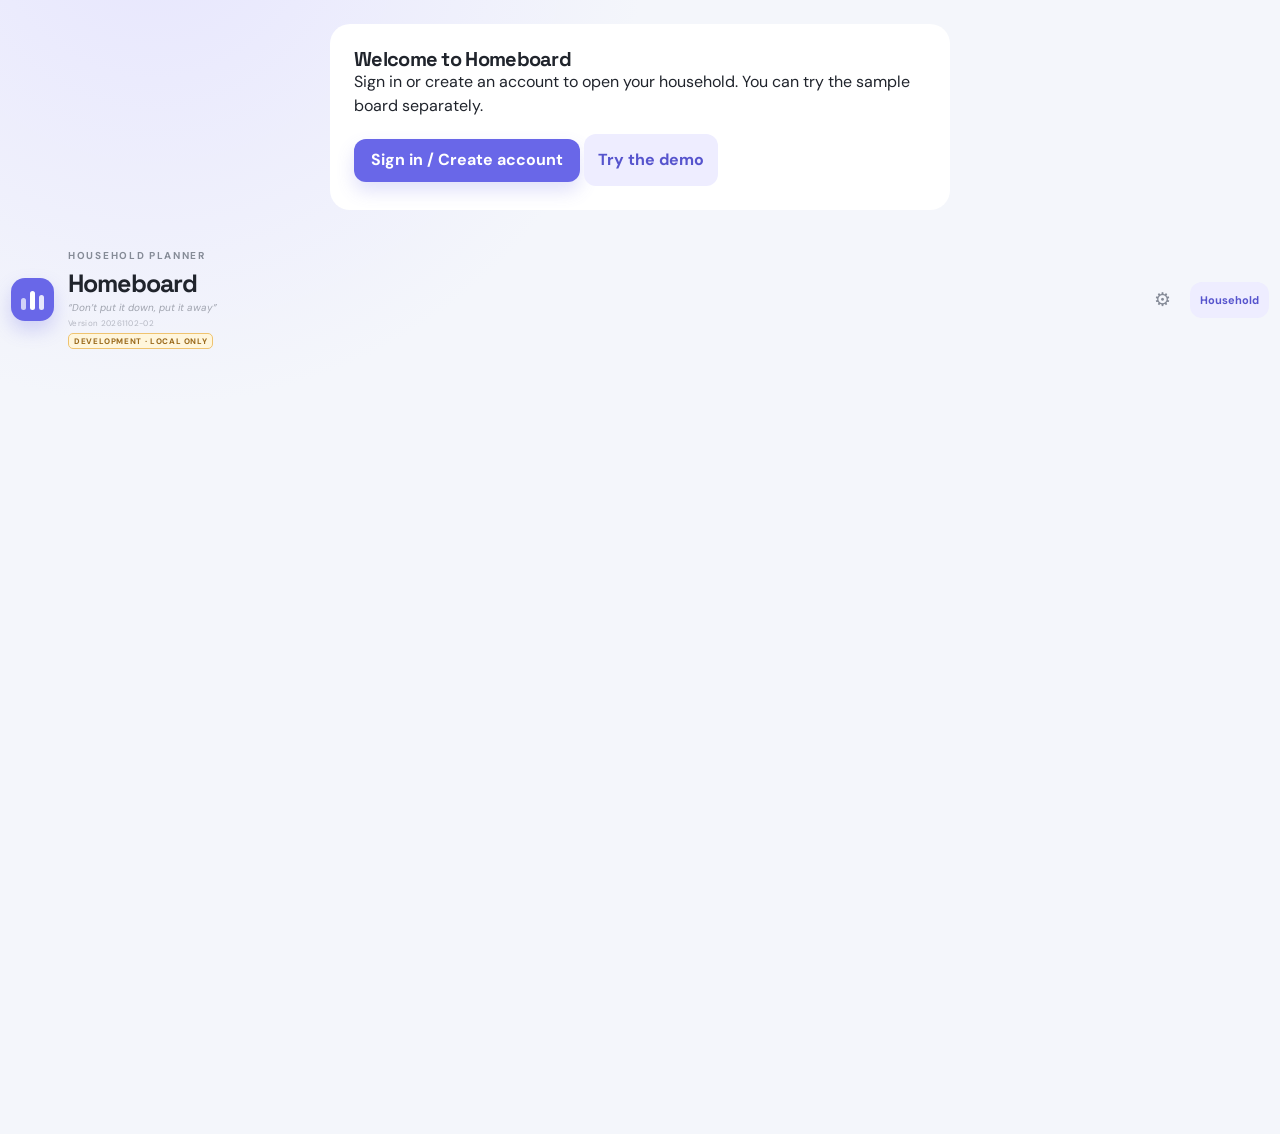
==== index.html @ 33e12e1a "Restore small curry and monkey task decorations" ====
<!doctype html>
<html lang="en">
  <head>
    <meta charset="UTF-8" />
    <meta name="viewport" content="width=device-width, initial-scale=1, viewport-fit=cover" />
    <meta name="theme-color" content="#f4f6fb" />
    <meta name="description" content="A calm household planner for the wall tablet." />
    <link rel="manifest" href="manifest.webmanifest" />
    <link rel="apple-touch-icon" href="assets/homeboard-icon-180.png" />
    <link rel="stylesheet" href="styles.css?v=20261102-02" />
    <title>Homeboard · Household planner</title>
  </head>
  <body>
    <section id="accountGate" class="account-gate" hidden aria-live="polite"></section>
    <p id="accessBanner" class="access-banner" hidden aria-live="polite"></p>
    <div id="notificationBanner" class="access-banner" hidden role="status"><span id="notificationMessage"></span> <button id="dismissNotification" type="button" class="subtle-button">Dismiss</button></div>
    <p id="demoBanner" class="access-banner" hidden>Demo board · Changes stay on this device. <a href="./">Sign in or create your household</a></p>
    <div class="app-shell">
      <header class="topbar">
        <div class="brand-lockup">
          <div class="brand-mark" aria-hidden="true"><span></span><span></span><span></span></div>
          <div>
            <p class="eyebrow">HOUSEHOLD PLANNER</p>
            <h1>Homeboard</h1>
            <p class="cleaning-motto">“Don’t put it down, put it away”</p>
            <p class="app-version">Version 20261102-02</p>
            <span class="environment-badge" id="environmentBadge" hidden>DEVELOPMENT · LOCAL ONLY</span>
          </div>
        </div>

        <section class="any-day-board" id="anyDayBoard" aria-label="Tasks without a fixed day" hidden></section>

        <div class="topbar-actions">
          <button class="icon-button" id="settingsButton" type="button" aria-label="Open settings" title="Settings">⚙</button>
          <button class="secondary-button household-topbar-button" id="householdButton" type="button" hidden>Household</button>
          <button class="secondary-button overview-button" id="taskOverviewButton" type="button"><span aria-hidden="true">☷</span> Task overview</button>
          <!-- Keep the original id as a compatibility bridge for an older cached iPad script. -->
          <button class="primary-button" id="addTaskButton" type="button"><span aria-hidden="true">＋</span> Add event</button>
        </div>
      </header>

      <main class="dashboard-grid">
        <section class="planner-card card-surface" aria-labelledby="weekHeading">
          <div class="planner-toolbar">
            <div>
              <p class="eyebrow">YOUR WEEK</p>
              <div class="week-title-row">
                <button class="round-button" id="previousWeekButton" type="button" aria-label="Previous week">‹</button>
                <h2 id="weekHeading">This week</h2>
                <button class="round-button" id="nextWeekButton" type="button" aria-label="Next week">›</button>
              </div>
              <p class="muted" id="weekRange"></p>
            </div>
            <img class="week-banner" src="assets/homeboard-banner.png" alt="" aria-hidden="true" />
            <button class="text-button" id="todayButton" type="button">Jump to today</button>
          </div>

          <div class="week-summary" id="weekSummary" aria-live="polite"></div>
          <div id="weekGrid" aria-live="polite"></div>
          <section id="missedWeekHistory" class="missed-week-history" hidden aria-label="Missed recurring tasks without a fixed day"></section>
          <section class="completed-any-day-board" id="completedAnyDayBoard" aria-label="Completed flexible tasks"></section>
        </section>

        <aside class="side-stack" aria-label="Household lists">
          <div class="side-list-scroll">
            <section class="list-card card-surface todo-card" aria-labelledby="todoHeading">
            <div class="list-card-heading">
              <div>
                <p class="eyebrow">SMALL WINS</p>
                <h2 id="todoHeading">To-do list</h2>
              </div>
              <span class="count-pill" id="todoCount">0</span>
            </div>
            <form class="quick-add" id="todoForm">
              <label class="sr-only" for="todoInput">Add a to-do</label>
              <input id="todoInput" type="text" placeholder="Add something small…" autocomplete="off" maxlength="120" />
              <button class="add-list-button" type="submit" aria-label="Add to-do">＋</button>
            </form>
            <div class="list-items" id="todoList"></div>
            <div class="list-card-footer">
              <button class="subtle-button" id="clearTodosButton" type="button">Clear completed</button>
            </div>
            </section>

            <section class="list-card card-surface grocery-card" aria-labelledby="groceryHeading">
            <div class="list-card-heading">
              <div>
                <p class="eyebrow">NEXT SHOP</p>
                <h2 id="groceryHeading">Grocery list</h2>
              </div>
              <span class="count-pill green" id="groceryCount">0</span>
            </div>
            <form class="quick-add" id="groceryForm">
              <label class="sr-only" for="groceryInput">Add groceries</label>
              <input id="groceryInput" type="text" placeholder="Add groceries…" autocomplete="off" maxlength="120" />
              <button class="add-list-button green-button" type="submit" aria-label="Add grocery">＋</button>
            </form>
            <div class="list-items" id="groceryList"></div>
            <div class="list-card-footer">
              <button class="subtle-button" id="clearGroceriesButton" type="button">Clear completed</button>
            </div>
            </section>
          </div>

          <div class="save-status" id="saveStatus"><span class="status-dot"></span> Saved on this tablet</div>
        </aside>
      </main>
    </div>

    <dialog class="task-dialog" id="taskDialog" aria-labelledby="dialogTitle">
      <form id="taskForm" class="task-form">
        <div class="dialog-heading">
          <div>
            <p class="eyebrow">PLAN AHEAD</p>
            <h2 id="dialogTitle">Add an event</h2>
          </div>
          <button class="close-button" id="closeDialogButton" type="button" aria-label="Close">×</button>
        </div>

        <label class="field-label" for="taskTitle">What is happening?</label>
        <input class="large-input" id="taskTitle" name="title" type="text" placeholder="e.g. Put the garbage outside" required maxlength="120" autocomplete="off" aria-describedby="taskPrivacyHint" />
        <p class="entry-privacy-hint" id="taskPrivacyHint">Do not enter payment-card details, passwords, government identification numbers, medical records, or other highly sensitive information.</p>

        <div class="form-row">
          <div class="field-group">
            <label class="field-label" for="taskDate">Date</label>
            <input class="large-input" id="taskDate" name="date" type="date" required />
            <label class="any-day-toggle" for="taskAnyDay">
              <input id="taskAnyDay" name="anyDay" type="checkbox" />
              <span>No fixed day</span>
            </label>
            <div class="recurrence-start-group" id="recurrenceStartGroup" hidden>
              <label class="field-label" for="taskStartWeek">Start week <span class="optional">for recurring tasks</span></label>
              <input class="large-input" id="taskStartWeek" type="date" />
              <p class="field-hint" id="recurrenceStartHint">This is the first week in which the task can appear.</p>
            </div>
          </div>
          <div class="field-group">
            <label class="field-label" for="eventStart">Start time <span class="optional">optional</span></label>
            <div class="time-input-wrap">
              <input class="large-input" id="eventStart" name="startTime" type="time" />
              <button class="time-clear" id="clearEventStartButton" type="button" aria-label="Clear start time" title="Clear start time" hidden>×</button>
            </div>
          </div>
          <div class="field-group">
            <label class="field-label" for="eventEnd">End time <span class="optional">optional</span></label>
            <div class="time-input-wrap">
              <input class="large-input" id="eventEnd" name="endTime" type="time" />
              <button class="time-clear" id="clearEventEndButton" type="button" aria-label="Clear end time" title="Clear end time" hidden>×</button>
            </div>
          </div>
          <!-- Hidden compatibility field for a previously cached app version. -->
          <input id="taskTime" name="time" type="hidden" value="" />
        </div>

        <div class="form-row">
          <div class="field-group">
            <label class="field-label" for="taskAssignee">Who?</label>
            <select class="large-input" id="taskAssignee" name="assignee">
              <option value="both">Both of us</option>
              <option value="me">Person 1</option>
              <option value="partner">Person 2</option>
            </select>
          </div>
          <div class="field-group">
            <label class="field-label" for="taskType">Type</label>
            <select class="large-input" id="taskType" name="kind">
              <option value="event">Event</option>
              <option value="task">Task</option>
              <option value="wellness">Health &amp; wellness</option>
              <option value="expiry">Use-by reminder</option>
            </select>
          </div>
        </div>

        <label class="field-label" for="taskRepeat">Repeat</label>
        <select class="large-input" id="taskRepeat" name="recurrence">
          <option value="none">Does not repeat</option>
          <option value="weekly">Every week</option>
          <option value="biweekly">Every 2 weeks</option>
          <option value="fourweekly">Every 4 weeks</option>
          <option value="monthly">Every calendar month</option>
          <option value="quarterly">Every 3 months</option>
        </select>

        <label class="any-day-toggle"><input id="taskRotate" type="checkbox" /> Take turns between household members</label>
        <label class="field-label" for="taskCompletedOn">Last completed on <span class="optional">optional · sets the next due date</span></label>
        <input id="taskCompletedOn" class="large-input" type="date" />
        <label class="any-day-toggle"><input id="notifyHousehold" type="checkbox" /> Email the other members about this change</label>
        <p class="field-hint">Shares the title and the old and new values of changed dates, times, assignment and repeat settings with the other verified household members. Notes and descriptions are not emailed. Sent when you save changes.</p>
        <label class="field-label" for="taskReminder">Email reminder <span class="optional">when notifications are connected</span></label>
        <select class="large-input" id="taskReminder" name="reminder">
          <option value="day-before">The day before</option>
          <option value="none">No email reminder</option>
        </select>

        <div class="dialog-actions">
          <button class="danger-button" id="deleteEventButton" type="button" hidden>Delete event</button>
          <button class="complete-button" id="completeEventButton" type="button" hidden>✓ Done</button>
          <button class="secondary-button" id="cancelDialogButton" type="button">Cancel</button>
          <button class="primary-button" id="saveEventButton" type="submit">Save event</button>
        </div>
      </form>
    </dialog>

    <dialog class="day-settings-dialog" id="daySettingsDialog" aria-labelledby="daySettingsTitle">
      <form class="task-form" id="daySettingsForm">
        <div class="dialog-heading">
          <div>
            <p class="eyebrow">DAY STYLE</p>
            <h2 id="daySettingsTitle">Customize day</h2>
          </div>
          <button class="close-button" id="closeDaySettingsButton" type="button" aria-label="Close">×</button>
        </div>
        <p class="settings-copy">Add a small label, choose a gentle preset tint, and optionally limit the tint to certain hours.</p>
        <label class="field-label" for="daySettingLabel">Label <span class="optional">optional</span></label>
        <input class="large-input" id="daySettingLabel" type="text" maxlength="40" placeholder="e.g. Date night" autocomplete="off" aria-describedby="dayLabelPrivacyHint" />
        <p class="entry-privacy-hint" id="dayLabelPrivacyHint">Do not enter payment-card details, passwords, government identification numbers, medical records, or other highly sensitive information.</p>
        <label class="field-label">Background color</label>
        <div class="day-color-palette" id="daySettingPalette" role="radiogroup" aria-label="Background color presets">
          <button class="day-color-option" type="button" data-color="" role="radio" aria-checked="false" title="No tint"><span class="day-color-swatch no-tint" aria-hidden="true"></span><span>No tint</span></button>
          <button class="day-color-option" type="button" data-color="#aaa8f0" role="radio" aria-checked="false" title="Lavender"><span class="day-color-swatch" style="--swatch:#aaa8f0" aria-hidden="true"></span><span>Lavender</span></button>
          <button class="day-color-option" type="button" data-color="#a9ccee" role="radio" aria-checked="false" title="Sky"><span class="day-color-swatch" style="--swatch:#a9ccee" aria-hidden="true"></span><span>Sky</span></button>
          <button class="day-color-option" type="button" data-color="#9bdcc4" role="radio" aria-checked="false" title="Mint"><span class="day-color-swatch" style="--swatch:#9bdcc4" aria-hidden="true"></span><span>Mint</span></button>
          <button class="day-color-option" type="button" data-color="#f3c99f" role="radio" aria-checked="false" title="Peach"><span class="day-color-swatch" style="--swatch:#f3c99f" aria-hidden="true"></span><span>Peach</span></button>
          <button class="day-color-option" type="button" data-color="#f1da8a" role="radio" aria-checked="false" title="Butter"><span class="day-color-swatch" style="--swatch:#f1da8a" aria-hidden="true"></span><span>Butter</span></button>
          <button class="day-color-option" type="button" data-color="#eab6cc" role="radio" aria-checked="false" title="Rose"><span class="day-color-swatch" style="--swatch:#eab6cc" aria-hidden="true"></span><span>Rose</span></button>
        </div>
        <input id="daySettingColor" type="hidden" value="" />
        <label class="field-label">Tint hours <span class="optional">optional · all day by default</span></label>
        <div class="form-row day-style-hours">
          <div>
            <label class="field-label" for="daySettingStart">From</label>
            <select class="large-input" id="daySettingStart" aria-label="Tint starts at"></select>
          </div>
          <div>
            <label class="field-label" for="daySettingEnd">Until</label>
            <select class="large-input" id="daySettingEnd" aria-label="Tint ends at"></select>
          </div>
        </div>
        <div class="dialog-actions">
          <button class="subtle-button" id="clearDaySettingButton" type="button">Clear style</button>
          <button class="secondary-button" id="closeDaySettingsButtonAlt" type="button">Cancel</button>
          <button class="primary-button" type="submit">Save style</button>
        </div>
      </form>
    </dialog>

    <dialog class="task-overview-dialog" id="taskOverviewDialog" aria-labelledby="taskOverviewTitle">
      <div class="task-overview-shell">
        <div class="dialog-heading">
          <div>
            <p class="eyebrow">HOUSEHOLD RHYTHM</p>
            <h2 id="taskOverviewTitle">Task overview</h2>
          </div>
          <button class="close-button" id="closeTaskOverviewButton" type="button" aria-label="Close">×</button>
        </div>
        <p class="settings-copy">Recurring household tasks at a glance. Click any row to edit it.</p>
        <button type="button" class="secondary-button" id="taskHistoryButton">Task history</button>
        <div id="taskHistoryList" hidden></div>
        <div class="task-overview-summary" id="taskOverviewSummary"></div>
        <div class="task-overview-list" id="taskOverviewList"></div>
        <div class="dialog-actions">
          <button class="secondary-button" id="closeTaskOverviewButtonAlt" type="button">Close</button>
        </div>
      </div>
    </dialog>

    <dialog class="settings-dialog" id="settingsDialog" aria-labelledby="settingsTitle">
      <form class="task-form" id="settingsForm">
        <div class="dialog-heading">
          <div>
            <p class="eyebrow">HOUSEHOLD</p>
            <h2 id="settingsTitle">Settings</h2>
          </div>
          <button class="close-button" id="closeSettingsButton" type="button" aria-label="Close">×</button>
        </div>
        <p class="settings-copy">Your planner is always saved on this device. Sign in to your Homeboard account to share it securely across devices.</p>
        <div class="settings-actions">
          <button class="secondary-button" id="exportButton" type="button">Download backup</button>
          <label class="secondary-button file-button" for="importInput">Restore backup<input id="importInput" type="file" accept="application/json" /></label>
        </div>
        <div id="customerSettings"></div>
        <div class="sync-section">
          <p class="eyebrow">HOMEBOARD ACCOUNT</p>
          <p class="sync-copy" id="syncCopy">Use the same Homeboard login on both devices. The first time you open Homeboard from the iPad Home Screen, sign in there once as well; Homeboard remembers the connection on this device. Your laptop does not need to stay on.</p>
          <div class="sync-config-fields" id="syncConfigFields" hidden>
            <p class="field-hint">Developer setup only. Customers never need to enter a project URL or API key.</p>
            <label class="field-label" for="syncProjectUrl">Supabase project URL</label>
            <input class="large-input" id="syncProjectUrl" type="url" placeholder="https://your-project.supabase.co" autocomplete="off" />
            <label class="field-label" for="syncPublishableKey">Supabase publishable key</label>
            <input class="large-input" id="syncPublishableKey" type="text" placeholder="sb_publishable_…" autocomplete="off" />
            <button class="secondary-button sync-wide-button" id="saveSyncConfigButton" type="button">Save connection</button>
            <div class="sync-divider"></div>
          </div>
          <div id="signedOutAccountPanel">
          <label class="field-label" for="syncEmail">Homeboard email</label>
          <input class="large-input" id="syncEmail" type="email" placeholder="you@example.com" autocomplete="username" />
          <label class="field-label" for="syncPassword">Password</label>
          <input class="large-input" id="syncPassword" type="password" placeholder="At least 8 characters" autocomplete="current-password" />
          <button class="subtle-button" id="forgotPasswordButton" type="button">Forgot password?</button>
          <div class="signup-acknowledgement-panel" id="signupAcknowledgementPanel">
            <p class="field-label" id="signupAcknowledgementHeading">Before creating an account</p>
            <div class="signup-acknowledgement">
              <input id="signupAcknowledgement" type="checkbox" aria-required="true" aria-labelledby="signupAcknowledgementText" aria-describedby="signupAcknowledgementHint syncStatus" />
              <div>
                <label id="signupAcknowledgementText" for="signupAcknowledgement">By creating a Homeboard account, I confirm that I have read and agree to the Terms of Use and acknowledge the Privacy Notice. I understand that Homeboard is a household planner and that I must not enter payment-card details, passwords, medical records, or other highly sensitive information.</label>
                <p class="privacy-links"><a href="privacy.html#terms-of-use" target="_blank" rel="noopener">Terms of Use</a> · <a href="privacy.html#privacy-notice" target="_blank" rel="noopener">Privacy Notice</a></p>
              </div>
            </div>
            <p class="privacy-hint" id="signupAcknowledgementHint">Required for a new account. Links open in a new tab. Draft wording, pending legal review.</p>
          </div>
          <div class="settings-actions">
            <button class="primary-button" id="syncSignInButton" type="button">Sign in</button>
            <button class="secondary-button" id="syncSignUpButton" type="button">Create account</button>
          </div>
          <button class="subtle-button" id="resendConfirmationButton" type="button">Resend confirmation email</button>
          <p class="field-hint">Account confirmation arrives in a separate email from your household invitation or access pass.</p>
          </div>
          <div id="signedInAccountPanel" hidden>
            <p class="field-label">Signed in as</p>
            <p class="signed-in-email" id="signedInEmail"></p>
            <div class="settings-actions">
              <button class="secondary-button" id="syncNowButton" type="button">Sync now</button>
              <button class="primary-button" id="syncSignOutButton" type="button">Log out</button>
            </div>
          </div>
          <p class="sync-status" id="syncStatus" aria-live="polite">Cloud sync is not connected.</p>
        </div>
        <section class="household-section" id="householdSection" hidden aria-labelledby="householdSectionTitle">
          <p class="eyebrow">HOUSEHOLD ACCOUNT</p>
          <h3 id="householdSectionTitle">Household account</h3>
          <p class="sync-copy">Create a household for your shared planner or accept a partner invitation.</p>
          <p class="sync-status" id="householdAuthStatus" aria-live="polite">Sign in above to continue.</p>

          <div id="householdWorkspace" hidden>
            <label class="field-label" for="householdSelect">Your household</label>
            <select class="large-input" id="householdSelect" aria-label="Choose household"></select>

            <div class="household-members-panel" id="householdMembersPanel">
              <p class="field-label">Members</p>
              <div class="household-member-list" id="householdMemberList"></div>
            </div>

            <div class="household-rename-panel" id="householdRenamePanel" hidden>
              <p class="field-label">Household name</p>
              <div class="household-create-row">
                <input class="large-input" id="householdRenameInput" type="text" maxlength="120" autocomplete="off" />
                <button class="secondary-button" id="renameHouseholdButton" type="button">Save name</button>
              </div>
            </div>

            <div class="household-create-row">
              <input class="large-input" id="householdNameInput" type="text" maxlength="120" placeholder="e.g. Alex &amp; Taylor" autocomplete="off" aria-label="New household name" />
            </div>
            <p class="field-hint" id="firstHouseholdExamplesHint" hidden>Your first household starts with two example tasks you can edit or delete: one flexible weekly task and one task in the calendar.</p>
            <label class="field-label" for="newHouseholdPeople">Who lives in your new household?</label>
            <textarea class="large-input" id="newHouseholdPeople" rows="2" maxlength="720" placeholder="Alex&#10;Taylor"></textarea>
            <p class="field-hint">One name per line. You can add or change names later in People in this household.</p>
            <button class="secondary-button" id="createHouseholdButton" type="button">Create household</button>

            <div class="household-invite-panel" id="householdInvitePanel" hidden>
              <p class="field-label">Invite your partner</p>
              <div class="household-create-row">
                <input class="large-input" id="inviteEmailInput" type="email" placeholder="partner@example.com" autocomplete="email" />
                <button class="primary-button" id="createInvitationButton" type="button">Create invite</button>
              </div>
              <p class="field-hint">Copy and send the link to your partner. It expires after 7 days and works once, with their verified email. Renewing a link makes the old link stop working.</p>
              <label class="any-day-toggle"><input id="emailInvitation" type="checkbox" checked /> Email the invitation automatically</label>
              <div class="invitation-link-box" id="invitationLinkBox" hidden>
                <label class="field-label" for="invitationLinkInput">Copy this secure link</label>
                <p class="field-hint" id="invitationLinkRecipient"></p>
                <div class="household-create-row">
                  <input class="large-input" id="invitationLinkInput" type="text" readonly />
                  <button class="secondary-button" id="copyInvitationButton" type="button">Copy</button>
                </div>
              </div>
              <div class="invitation-list" id="invitationList" aria-live="polite"></div>
            </div>

            <div class="household-accept-panel">
              <p class="field-label">Have an invitation?</p>
              <div class="household-create-row">
                <input class="large-input" id="inviteTokenInput" type="text" placeholder="Paste invitation link or code" autocomplete="off" />
                <button class="secondary-button" id="acceptInvitationButton" type="button">Join</button>
              </div>
              <p class="field-hint">You must be signed in with the verified email address that received the invitation.</p>
            </div>
            <details class="account-section" id="householdOptions" hidden>
              <summary>Household options</summary>
              <div class="account-options-content">
                <p class="settings-copy">Only the owner can delete this household. Its shared planner will be removed for everyone.</p>
                <button class="danger-button" id="deleteHouseholdButton" type="button">Delete household…</button>
              </div>
            </details>
          </div>
          <p class="sync-status" id="householdStatus" aria-live="polite"></p>
        </section>
        <section class="platform-admin-section" id="platformAdminSection" hidden aria-labelledby="platformAdminTitle">
          <p class="eyebrow">PLATFORM ADMIN</p>
          <h3 id="platformAdminTitle">Household administration</h3>
          <p class="sync-copy">This protected area is for system administration. Deleting a household permanently removes its members, invitations, and shared planner.</p>
          <div class="platform-admin-list" id="platformAdminList"></div>
          <p class="sync-status" id="platformAdminStatus" aria-live="polite"></p>
        </section>
        <section class="privacy-section" aria-labelledby="privacySectionTitle">
          <p class="eyebrow">PRIVACY &amp; USE</p>
          <h3 id="privacySectionTitle">Keep household information safe</h3>
          <p>Enter information only when you are permitted to store it and share it with your household members. Do not enter payment-card details, passwords, government identification numbers, medical records, or other highly sensitive information. Homeboard is not designed to store or protect those types of information.</p>
          <p>You are responsible for what you enter, permission to share it, and keeping your account credentials secure. These responsibilities do not remove Homeboard’s own obligations under applicable privacy and security laws.</p>
          <p class="privacy-links"><a href="privacy.html#acceptable-use" target="_blank" rel="noopener">Acceptable use</a> · <a href="privacy.html#terms-of-use" target="_blank" rel="noopener">Terms of Use</a> · <a href="privacy.html#privacy-notice" target="_blank" rel="noopener">Privacy Notice</a></p>
          <p class="privacy-hint">Links open in a new tab. Draft wording, pending legal review.</p>
        </section>
        <details class="account-section" id="advancedAccountOptions">
          <summary>Advanced account options</summary>
          <div class="account-options-content">
            <p class="settings-copy">Download a copy of your account information and shared planners for your records. Shared planners may include other members’ entries; keep the file private.</p>
            <p class="privacy-hint">To save a planner you can restore later, use Download backup at the top of Settings.</p>
            <label class="account-checkbox"><input id="includeDeviceData" type="checkbox" /> Include the planner saved on this device, including unsynced entries</label>
            <div class="settings-actions">
              <button class="secondary-button" id="exportAccountButton" type="button" disabled>Export my data</button>
              <button class="danger-button" id="deleteAccountButton" type="button" disabled>Delete my account…</button>
            </div>
            <p class="sync-status" id="accountDataStatus" role="status">Sign in to export or delete your account.</p>
          </div>
        </details>
        <div class="settings-note"><span aria-hidden="true">✦</span> Local saving stays active even when the internet is unavailable.</div>
      </form>
    </dialog>

    <dialog class="account-delete-dialog" id="deleteHouseholdDialog" aria-labelledby="deleteHouseholdTitle" aria-describedby="deleteHouseholdExplanation">
      <form class="task-form" id="deleteHouseholdForm">
        <div class="dialog-heading">
          <div><p class="eyebrow">Permanent deletion</p><h2 id="deleteHouseholdTitle">Delete household?</h2></div>
          <button class="close-button" id="closeDeleteHouseholdButton" type="button" aria-label="Close">×</button>
        </div>
        <p class="household-delete-name" id="deleteHouseholdName"></p>
        <p class="settings-copy" id="deleteHouseholdExplanation">This permanently deletes this household and its shared tasks, events, groceries and invitations for all members. Everyone keeps their account and any other households.</p>
        <p class="settings-copy">Download a backup first if you want to keep this planner. Deletion cannot be undone. Previously downloaded files and copies on other devices are not erased.</p>
        <label class="field-label" for="deleteHouseholdPhrase">Type the household name exactly to confirm</label>
        <input class="large-input" id="deleteHouseholdPhrase" type="text" autocomplete="off" autocapitalize="off" spellcheck="false" required />
        <p class="sync-status" id="deleteHouseholdStatus" role="status"></p>
        <div class="dialog-actions">
          <button class="secondary-button" id="cancelDeleteHouseholdButton" type="button">Cancel</button>
          <button class="danger-button" id="confirmDeleteHouseholdButton" type="submit" disabled>Permanently delete household</button>
        </div>
      </form>
    </dialog>

    <dialog class="account-delete-dialog" id="deleteAccountDialog" aria-labelledby="deleteAccountTitle">
      <form class="task-form" id="deleteAccountForm">
        <div class="dialog-heading">
          <div><p class="eyebrow">Permanent deletion</p><h2 id="deleteAccountTitle">Delete your account?</h2></div>
          <button class="close-button" id="closeDeleteAccountButton" type="button" aria-label="Close">×</button>
        </div>
        <p class="settings-copy" id="deleteAccountIdentity"></p>
        <p class="settings-copy">This permanently removes your login, account details, private cloud planner and invitations involving your account. Households where you are the sole owner and member, and their planners, are also deleted.</p>
        <ul class="account-household-preview" id="deleteAccountHouseholds"></ul>
        <p class="settings-copy">Shared households you leave keep their planner entries, including entries you added. This device’s planner and saved login will be cleared. Downloaded files and copies on other devices are not erased; clear those separately. Provider backups and security logs follow the provider’s retention settings.</p>
        <p class="settings-copy">Export any data you want to keep before continuing. Deletion cannot be undone.</p>
        <div id="deleteAccountConfirmation" hidden>
          <label class="field-label" for="deleteAccountPassword">Current password</label>
          <input class="large-input" id="deleteAccountPassword" type="password" autocomplete="current-password" required />
          <label class="field-label" for="deleteAccountPhrase">Type DELETE to confirm</label>
          <input class="large-input" id="deleteAccountPhrase" type="text" autocomplete="off" autocapitalize="characters" spellcheck="false" required pattern="DELETE" />
        </div>
        <p class="sync-status" id="deleteAccountStatus" role="status"></p>
        <div class="dialog-actions">
          <button class="secondary-button" id="cancelDeleteAccountButton" type="button">Cancel</button>
          <button class="danger-button" id="confirmDeleteAccountButton" type="submit" disabled>Permanently delete account</button>
        </div>
      </form>
    </dialog>

    <dialog class="backup-dialog" id="backupDialog" aria-labelledby="backupTitle">
      <form class="task-form backup-form">
        <div class="dialog-heading">
          <div>
            <p class="eyebrow">SAFARI BACKUP</p>
            <h2 id="backupTitle">Copy your backup</h2>
          </div>
          <button class="close-button" id="closeBackupButton" type="button" aria-label="Close">×</button>
        </div>
        <p class="settings-copy" id="backupInstructions">Tap Copy backup text, then paste it into a text file and save it with a .json ending.</p>
        <textarea class="backup-text" id="backupText" readonly aria-label="Homeboard backup JSON"></textarea>
        <p class="sync-status" id="backupStatus" aria-live="polite">The backup text is ready to copy.</p>
        <div class="dialog-actions">
          <button class="secondary-button" id="closeBackupButtonAlt" type="button">Close</button>
          <button class="primary-button" id="copyBackupButton" type="button">Copy backup text</button>
        </div>
      </form>
    </dialog>

    <dialog id="installDialog" class="task-dialog" aria-labelledby="installTitle"><div class="task-form"><h2 id="installTitle">Install Homeboard</h2><p id="installInstructions"></p><button id="closeInstallButton" class="secondary-button" type="button">Close</button></div></dialog>

    <dialog id="passwordRecoveryDialog" class="task-dialog" aria-labelledby="passwordRecoveryTitle">
      <form id="passwordRecoveryForm" class="task-form">
        <h2 id="passwordRecoveryTitle">Choose a new password</h2>
        <p id="passwordRecoveryIdentity" class="settings-copy"></p>
        <p class="settings-copy">Your household and planner stay with your account.</p>
        <label class="field-label" for="recoveryPassword">New password</label>
        <input id="recoveryPassword" class="large-input" type="password" minlength="8" autocomplete="new-password" required />
        <label class="field-label" for="recoveryPasswordAgain">Repeat new password</label>
        <input id="recoveryPasswordAgain" class="large-input" type="password" minlength="8" autocomplete="new-password" required />
        <p id="passwordRecoveryStatus" class="sync-status" role="status"></p>
        <div class="dialog-actions"><button id="cancelPasswordRecovery" class="secondary-button" type="button">Cancel</button><button id="saveRecoveryPassword" class="primary-button" type="submit" disabled>Save password</button></div>
      </form>
    </dialog>

    <div class="toast" id="toast" role="status" aria-live="polite"></div>
    <script src="recurrence.js?v=20261102-02" defer></script>
    <script src="planner-features.js?v=20261102-02" defer></script>
    <script src="customer.js?v=20261102-02" defer></script>
    <script src="app.js?v=20261102-02" defer></script>
  </body>
</html>
---- styles.css ----
@import url('https://fonts.googleapis.com/css2?family=DM+Sans:wght@400;500;600;700&family=Space+Grotesk:wght@500;600;700&display=swap');

:root {
  --ink: #20242c;
  --muted: #858b97;
  --line: #e8e9ee;
  --surface: #ffffff;
  --canvas: #f4f6fb;
  --violet: #6967e8;
  --violet-dark: #5654cd;
  --violet-soft: #eeedff;
  --mint: #44b594;
  --mint-soft: #e7f8f1;
  --amber: #ecaa4c;
  --amber-soft: #fff5e5;
  --task-blue: #4d79c6;
  --task-blue-soft: #eaf3ff;
  --event-pink: #c9688d;
  --event-pink-soft: #fff0f5;
  --wellness-yellow: #b58a24;
  --wellness-yellow-soft: #fff8dc;
  --calendar-hour-height: 46px;
  --shadow: 0 14px 38px rgba(45, 49, 74, 0.07);
  --radius-lg: 25px;
  --radius-md: 16px;
  --radius-sm: 11px;
}

* { box-sizing: border-box; }

html { min-width: 320px; background: var(--canvas); }

body {
  min-height: 100vh;
  margin: 0;
  background:
    radial-gradient(circle at 12% -10%, rgba(226, 224, 255, 0.76), transparent 31rem),
    var(--canvas);
  color: var(--ink);
  font-family: 'DM Sans', system-ui, -apple-system, BlinkMacSystemFont, 'Segoe UI', sans-serif;
  -webkit-font-smoothing: antialiased;
}

button, input, select { font: inherit; }
button { cursor: pointer; }

.app-shell { width: min(1540px, calc(100% - 54px)); margin: 0 auto; padding: 34px 0 42px; }

.topbar { display: flex; align-items: center; justify-content: space-between; gap: 24px; margin-bottom: 30px; }

.brand-lockup { display: flex; align-items: center; gap: 14px; }
.brand-mark { display: flex; align-items: flex-end; justify-content: center; gap: 4px; width: 43px; height: 43px; padding: 11px 10px; border-radius: 14px; background: var(--violet); box-shadow: 0 9px 18px rgba(105, 103, 232, 0.25); }
.brand-mark span { display: block; width: 5px; border-radius: 4px; background: #fff; }
.brand-mark span:nth-child(1) { height: 12px; opacity: .7; }
.brand-mark span:nth-child(2) { height: 19px; }
.brand-mark span:nth-child(3) { height: 15px; opacity: .85; }

.eyebrow { margin: 0 0 5px; color: var(--muted); font-size: 10px; font-weight: 700; letter-spacing: .17em; line-height: 1.2; }
h1, h2, p { margin-top: 0; }
h1, h2 { font-family: 'Space Grotesk', 'DM Sans', sans-serif; }
h1 { margin-bottom: 0; font-size: 25px; font-weight: 700; letter-spacing: -.035em; }
.cleaning-motto { margin: 3px 0 0; color: #a0a4af; font-size: 10px; font-style: italic; line-height: 1.25; }
.app-version { margin: 4px 0 0; color: #b4b7c2; font-size: 8px; letter-spacing: .04em; line-height: 1.2; }
h2 { margin-bottom: 0; font-size: 20px; line-height: 1.1; letter-spacing: -.035em; }
.muted { margin: 7px 0 0; color: var(--muted); font-size: 13px; }

.topbar-actions { display: flex; align-items: center; gap: 10px; }
.icon-button, .round-button, .close-button { border: 0; background: transparent; color: var(--muted); }
.icon-button { width: 43px; height: 43px; border-radius: 14px; font-size: 19px; transition: background .2s, color .2s; }
.icon-button:hover { background: #fff; color: var(--ink); }
.primary-button, .secondary-button, .text-button, .subtle-button { border: 0; border-radius: 12px; font-weight: 700; transition: transform .16s, background .2s, box-shadow .2s; }
.primary-button { min-height: 43px; padding: 0 17px; background: var(--violet); color: #fff; box-shadow: 0 9px 18px rgba(105, 103, 232, .2); }
.primary-button:hover { background: var(--violet-dark); transform: translateY(-1px); box-shadow: 0 11px 22px rgba(105, 103, 232, .28); }
.primary-button span { font-size: 20px; font-weight: 400; vertical-align: -1px; }
.secondary-button { min-height: 43px; padding: 0 17px; background: var(--violet-soft); color: var(--violet-dark); }
.secondary-button:hover { background: #e5e3ff; }
.danger-button { min-height: 43px; padding: 0 17px; border: 0; border-radius: 12px; background: #fff0f0; color: #c75c63; font-weight: 700; }
.danger-button:hover { background: #ffe0e2; }
.text-button { padding: 9px 12px; background: transparent; color: var(--violet); font-size: 12px; }
.text-button:hover { background: var(--violet-soft); }
.subtle-button { padding: 7px 0; background: transparent; color: var(--muted); font-size: 11px; }
.subtle-button:hover { color: var(--ink); }

.dashboard-grid { display: flex; align-items: flex-start; gap: 24px; }
.card-surface { border: 1px solid rgba(225, 227, 237, .88); border-radius: var(--radius-lg); background: rgba(255, 255, 255, .92); box-shadow: var(--shadow); }
.planner-card { flex: 1 1 auto; min-width: 0; min-height: 720px; padding: 29px; overflow: hidden; }
.planner-toolbar { display: flex; align-items: flex-start; justify-content: space-between; gap: 18px; }
.week-banner { display: block; flex: 0 1 280px; width: 280px; height: 82px; min-width: 0; object-fit: cover; object-position: center 51.4%; }
.week-title-row { display: flex; align-items: center; gap: 10px; }
.week-title-row h2 { font-size: 25px; }
.round-button { display: grid; place-items: center; width: 27px; height: 27px; border-radius: 50%; color: #a3a7b2; font-size: 25px; line-height: 1; }
.round-button:hover { background: var(--violet-soft); color: var(--violet); }

.week-summary { display: flex; align-items: center; gap: 9px; min-height: 36px; margin: 22px 0 16px; padding: 9px 13px; border-radius: 12px; background: #fafaff; color: var(--muted); font-size: 12px; }
.week-summary strong { color: var(--ink); }
.summary-dot { width: 7px; height: 7px; border-radius: 50%; background: var(--violet); }
.any-day-board { margin: 12px 0 12px; padding: 10px 12px; border: 1px solid #e4e3fa; border-radius: 14px; background: rgba(255, 255, 255, .78); box-shadow: 0 5px 15px rgba(45, 49, 74, .035); }
.any-day-heading { display: flex; align-items: baseline; gap: 9px; margin-bottom: 7px; color: var(--muted); font-size: 11px; }
.any-day-heading .eyebrow { margin: 0; color: var(--violet); font-size: 9px; }
.any-day-rows { display: grid; gap: 5px; }
.any-day-row { display: flex; align-items: stretch; gap: 9px; min-width: 0; }
.any-day-label { display: flex; flex: 0 0 62px; align-items: center; color: var(--ink); font-size: 11px; font-weight: 800; }
.any-day-items { display: flex; flex: 1 1 auto; min-width: 0; gap: 6px; overflow-x: auto; padding: 2px 1px; }
.any-day-task { flex: 0 0 205px; min-width: 150px; max-width: 260px; padding: 7px 7px 7px 8px; }
.any-day-task .task-meta { margin-top: 4px; }
.completed-any-day-board { display: grid; flex: 0 0 auto; gap: 2px; margin-top: 6px; padding: 2px 0 1px; grid-template-columns: 58px repeat(7, minmax(0, 1fr)); }
.completed-any-day-row { display: contents; }
.completed-any-day-label { display: flex; align-items: flex-start; padding-top: 2px; color: var(--muted); font-size: 9px; font-weight: 800; }
.completed-any-day-cell { display: flex; min-width: 0; min-height: 16px; flex-direction: column; gap: 1px; }
.completed-any-day-item { display: block; overflow: hidden; color: #20242c; font-size: 8px; line-height: 1.2; text-overflow: ellipsis; white-space: nowrap; }
.completed-any-day-check { margin-right: 2px; color: var(--mint); font-size: 9px; font-weight: 800; }
.environment-badge { display: inline-flex; align-items: center; width: fit-content; margin-top: 3px; padding: 2px 5px; border: 1px solid #efc36f; border-radius: 5px; background: #fff6dc; color: #9b6a1c; font-size: 8px; font-weight: 800; letter-spacing: .08em; }
.topbar .any-day-board { flex: 1 1 auto; min-width: 0; margin: 0; padding: 0; border: 0; background: transparent; box-shadow: none; }
.topbar .any-day-heading { display: none; }
.topbar .any-day-rows { gap: 2px; }
.topbar .any-day-row { gap: 6px; }
.topbar .any-day-label { flex-basis: 46px; font-size: 9px; }
.topbar .any-day-items { gap: 4px; padding: 0; }
.topbar .any-day-task { flex-basis: 150px; min-width: 120px; height: 34px; min-height: 34px; padding: 4px 6px; border-radius: 8px; overflow: hidden; }
.topbar .any-day-task .task-content { overflow: hidden; }
.topbar .any-day-task .task-title { overflow: hidden; text-overflow: ellipsis; white-space: nowrap; }
.topbar .any-day-task .task-meta { flex-wrap: nowrap; margin-top: 2px; overflow: hidden; white-space: nowrap; }

.week-grid { display: grid; grid-template-columns: 58px repeat(7, minmax(118px, 1fr)); grid-template-rows: auto var(--timeline-height); min-width: 1040px; min-height: 100%; gap: 0 8px; }
.week-grid-wrapper { height: 100%; overflow: auto; padding-bottom: 4px; }
.timeline-grid { --timeline-height: 736px; --hour-height: var(--calendar-hour-height); }
.time-axis-header { min-height: 68px; border-bottom: 1px solid var(--line); }
.day-column { flex: 1 1 0; min-height: 532px; border: 1px solid var(--line); border-radius: var(--radius-md); background: #fcfcfe; overflow: hidden; }
.day-column.today { border-color: #cbcaff; box-shadow: inset 0 3px 0 var(--violet); }
.day-header { display: flex; align-items: flex-start; justify-content: space-between; min-height: 68px; padding: 15px 13px 11px; border-bottom: 1px solid var(--line); background: rgba(255,255,255,.72); cursor: pointer; }
.day-header:focus-visible { outline: 2px solid var(--violet); outline-offset: -2px; }
.day-header.today { border-color: #cbcaff; box-shadow: inset 0 3px 0 var(--violet); }
.day-header.language-spanish { background: #fffaf2; }
.day-header.language-dutch { background: #f3f7ff; }
.time-axis { position: relative; min-height: var(--timeline-height); }
.timeline-label { position: absolute; right: 7px; z-index: 2; color: #9da2af; font-size: 10px; font-weight: 700; line-height: 14px; transform: translateY(-50%); white-space: nowrap; }
.day-timeline { position: relative; display: grid; grid-template-columns: minmax(0, 1fr); grid-template-rows: repeat(var(--timeline-slots, 1), var(--timeline-slot-height, 5px)); align-content: start; min-height: var(--timeline-height); border: 1px solid var(--line); border-top: 0; border-radius: 0 0 var(--radius-md) var(--radius-md); background: #fcfcfe; overflow: hidden; }
.day-timeline.today { border-color: #cbcaff; box-shadow: inset 3px 0 0 var(--violet); }
.day-timeline.language-spanish { border-color: #f0dfc3; background: #fffdf8; }
.day-timeline.language-dutch { border-color: #d8e3f8; background: #fbfdff; }
.day-style-band { position: absolute; right: 0; left: 0; z-index: 0; border-top: 1px solid rgba(105, 103, 232, .045); border-bottom: 1px solid rgba(105, 103, 232, .045); pointer-events: none; }
.working-hours-band { position: absolute; right: 0; left: 0; z-index: 0; border-top: 1px solid rgba(105, 103, 232, .055); border-bottom: 1px solid rgba(105, 103, 232, .055); background: rgba(105, 103, 232, .045); pointer-events: none; }
.timeline-lines { position: absolute; top: 0; right: 0; bottom: 0; left: 0; z-index: 1; background-image: linear-gradient(to bottom, rgba(216, 218, 229, .78) 1px, transparent 1px); background-size: 100% var(--hour-height); pointer-events: none; }
.language-backdrop { position: absolute; top: 0; right: 0; bottom: 0; left: 0; z-index: 0; display: flex; flex-wrap: wrap; align-content: space-around; justify-content: space-around; overflow: hidden; opacity: .14; pointer-events: none; }
.language-backdrop span { width: 50%; color: #c68e4b; font-size: 34px; line-height: 1; text-align: center; filter: saturate(.8); }
.dutch-backdrop span { color: #6e91c8; }
.untimed-lane { position: absolute; top: 0; right: 0; left: 0; z-index: 5; display: grid; grid-template-columns: repeat(2, minmax(0, 1fr)); align-content: stretch; gap: 3px; height: var(--untimed-height); padding: 4px; border-bottom: 1px dashed #e4e5ec; background: rgba(255, 255, 255, .64); overflow: hidden; }
.untimed-event { position: relative; display: flex; min-height: 0; margin: 0; padding: 5px 6px; }
.untimed-event:only-child { grid-column: 1 / -1; }
.timed-event { position: absolute; z-index: 4; display: flex; min-height: 60px; margin: 0; padding: 7px 6px; overflow: hidden; }
.timed-cluster { position: absolute; z-index: 6; display: flex; flex-direction: column; gap: 2px; pointer-events: none; }
.timed-cluster-item { position: relative; display: flex; width: 100%; min-height: 0; margin: 0; padding: 5px 6px; overflow: visible; pointer-events: auto; }
.day-name { margin: 0 0 3px; color: var(--muted); font-size: 11px; font-weight: 700; letter-spacing: .08em; text-transform: uppercase; }
.day-number { margin: 0; font-family: 'Space Grotesk', sans-serif; font-size: 23px; font-weight: 600; letter-spacing: -.06em; }
.language-note { display: inline-flex; max-width: 100%; margin-top: 5px; padding: 3px 5px; border-radius: 6px; font-size: 8px; font-weight: 700; line-height: 1.15; white-space: nowrap; }
.spanish-note { background: #fff0dc; color: #bd7d36; }
.dutch-note { background: #e7efff; color: #5f77aa; }
.custom-day-note { background: var(--violet-soft); color: var(--violet-dark); }
.today-label { padding: 4px 6px; border-radius: 6px; background: var(--violet-soft); color: var(--violet); font-size: 9px; font-weight: 700; letter-spacing: .08em; text-transform: uppercase; }
.day-body { display: flex; flex-direction: column; gap: 8px; padding: 11px 9px; }
.empty-day { position: absolute; top: calc(var(--untimed-height) + 25px); right: 0; left: 0; margin: 16px 3px; color: #b4b8c4; font-size: 11px; line-height: 1.5; text-align: center; }
.empty-day span { display: block; margin-bottom: 5px; color: #ced1d9; font-size: 20px; }

.task-item { position: relative; display: flex; gap: 8px; padding: 10px 8px 10px 9px; border: 1px solid #e9e9f2; border-radius: 12px; background: #fff; box-shadow: 0 3px 9px rgba(37, 41, 73, .035); cursor: pointer; transition: transform .16s, box-shadow .16s; }
.assignee-decoration { position: absolute; top: -8px; right: 5px; z-index: 5; display: block; font-size: 19px; line-height: 1; pointer-events: none; filter: drop-shadow(0 2px 1px rgba(37, 41, 73, .12)); }
.nick-food-decoration { top: -7px; right: 4px; font-size: 18px; transform: rotate(-8deg); }
.stephany-monkey-decoration { top: -5px; right: 2px; font-size: 19px; transform: rotate(5deg); transform-origin: top center; }
.crown-decoration { transform: rotate(12deg); }
.dress-decoration { top: -4px; right: 3px; font-size: 22px; transform: rotate(7deg); transform-origin: top center; }
.task-item:hover, .task-item:focus-visible { transform: translateY(-1px); box-shadow: 0 6px 14px rgba(37, 41, 73, .1); outline: none; }
.task-item.event { background: var(--event-pink-soft); border-color: #f2cdda; }
.task-item.task { background: var(--task-blue-soft); border-color: #c9dcf6; }
.task-item.wellness { background: var(--wellness-yellow-soft); border-color: #f0dfa7; }
.task-item.expiry { background: var(--amber-soft); border-color: #f8e4c3; }
.task-check { flex: 0 0 auto; width: 19px; height: 19px; margin-top: 1px; border: 1.5px solid #babcc8; border-radius: 6px; background: #fff; appearance: none; transition: background .18s, border .18s; }
.task-check:hover { border-color: var(--violet); }
.task-check:checked { border-color: var(--violet); background: var(--violet) center / 12px 12px no-repeat; background-image: url("data:image/svg+xml,%3Csvg xmlns='http://www.w3.org/2000/svg' viewBox='0 0 16 16'%3E%3Cpath d='m3 8.2 3.1 3L13 4.8' fill='none' stroke='white' stroke-width='2' stroke-linecap='round' stroke-linejoin='round'/%3E%3C/svg%3E"); }
.task-content { min-width: 0; }
.task-title { margin: 0; color: #3d414b; font-size: 12px; font-weight: 700; line-height: 1.32; overflow-wrap: anywhere; }
.task-meta { display: flex; flex-wrap: wrap; align-items: center; gap: 5px; margin-top: 7px; color: #989ca8; font-size: 10px; }
.task-time { color: var(--violet); font-size: 10px; font-weight: 700; letter-spacing: -.01em; }
.task-time.untimed { color: #a8abb5; font-weight: 500; }
.task-item.event .task-time { color: var(--event-pink); }
.task-item.task .task-time { color: var(--task-blue); }
.task-item.wellness .task-time { color: var(--wellness-yellow); }
.task-item.expiry .task-time { color: #ce8c2f; }
.kind-chip { display: inline-flex; align-items: center; padding: 3px 5px; border-radius: 5px; background: rgba(255,255,255,.7); font-size: 9px; font-weight: 700; }
.task-item.event .kind-chip { color: var(--event-pink); }
.task-item.task .kind-chip { color: var(--task-blue); }
.task-item.wellness .kind-chip { color: var(--wellness-yellow); }
.task-item.expiry .kind-chip { color: #9d733c; }
.assignee-chip { display: inline-flex; align-items: center; gap: 4px; padding: 3px 5px; border-radius: 5px; background: #f4f4f9; }
.assignee-dot { width: 6px; height: 6px; border-radius: 50%; background: #a8abb5; }
.assignee-me { background: var(--violet-soft); color: var(--violet-dark); }
.assignee-me .assignee-dot { background: var(--violet); }
.assignee-partner { background: var(--mint-soft); color: #278b6e; }
.assignee-partner .assignee-dot { background: var(--mint); }
.assignee-both { background: var(--amber-soft); color: #9d733c; }
.assignee-both .assignee-dot { background: var(--amber); }
.task-item.expiry .assignee-chip { background: rgba(255,255,255,.72); }
.recurrence-icon { color: #aaadb8; }

.side-stack { display: flex; flex: 0 0 335px; min-height: 0; flex-direction: column; gap: 18px; }
.side-list-scroll { display: flex; min-width: 0; min-height: 0; flex-direction: column; gap: 18px; }
.list-card { padding: 23px 21px 16px; }
.list-card-heading { display: flex; align-items: flex-start; justify-content: space-between; gap: 12px; margin-bottom: 17px; }
.count-pill { display: inline-grid; place-items: center; min-width: 26px; height: 26px; padding: 0 7px; border-radius: 8px; background: var(--violet-soft); color: var(--violet); font-size: 11px; font-weight: 700; }
.count-pill.green { background: var(--mint-soft); color: #279675; }
.quick-add { display: flex; align-items: center; gap: 8px; margin-bottom: 14px; padding: 5px 5px 5px 12px; border: 1px solid var(--line); border-radius: 12px; background: #fcfcfe; transition: border .2s, box-shadow .2s; }
.quick-add:focus-within { border-color: #c8c7fb; box-shadow: 0 0 0 3px rgba(105, 103, 232, .08); }
.quick-add input { width: 100%; min-width: 0; border: 0; outline: 0; background: transparent; color: var(--ink); font-size: 12px; }
.quick-add input::placeholder { color: #b3b6c0; }
.add-list-button { display: grid; flex: 0 0 auto; place-items: center; width: 29px; height: 29px; border: 0; border-radius: 9px; background: var(--violet-soft); color: var(--violet); font-size: 20px; line-height: 1; }
.add-list-button:hover { background: #e4e2ff; }
.green-button { background: var(--mint-soft); color: var(--mint); }
.green-button:hover { background: #d5f1e7; }
.list-items { display: flex; flex-direction: column; gap: 2px; min-height: 42px; }
.list-row { display: flex; align-items: center; gap: 9px; min-height: 37px; padding: 4px 2px; border-bottom: 1px solid #f0f0f4; }
.list-row:last-child { border-bottom: 0; }
.todo-card .list-row.priority-1 { border-left: 3px solid #e46b73; border-radius: 5px; background: #fff1f2; }
.todo-card .list-row.priority-2 { border-left: 3px solid #e2b33f; border-radius: 5px; background: #fff9e8; }
.list-check { flex: 0 0 auto; width: 17px; height: 17px; border: 1.5px solid #b8bbc6; border-radius: 50%; background: #fff; appearance: none; }
.list-check:checked { border-color: var(--violet); background: var(--violet) center / 10px 10px no-repeat; background-image: url("data:image/svg+xml,%3Csvg xmlns='http://www.w3.org/2000/svg' viewBox='0 0 16 16'%3E%3Cpath d='m3 8.2 3.1 3L13 4.8' fill='none' stroke='white' stroke-width='2' stroke-linecap='round' stroke-linejoin='round'/%3E%3C/svg%3E"); }
.grocery-card .list-check:checked { border-color: var(--mint); background-color: var(--mint); }
.list-row-text { flex: 1; min-width: 0; color: #4b4f59; font-size: 12px; line-height: 1.3; }
.list-row.done .list-row-text { color: #b2b5bf; text-decoration: line-through; }
.list-priority { display: inline-grid; flex: 0 0 auto; place-items: center; width: 19px; height: 19px; border-radius: 6px; color: #fff; font-size: 11px; font-weight: 800; line-height: 1; }
.priority-1 .list-priority { background: #e46b73; }
.priority-2 .list-priority { background: #e2b33f; }
.edit-row, .delete-row { display: grid; flex: 0 0 auto; place-items: center; width: 30px; height: 30px; padding: 0; border: 0; border-radius: 8px; background: transparent; line-height: 1; }
.edit-row { color: var(--violet); font-size: 17px; opacity: .82; }
.edit-row:hover, .edit-row:focus { background: var(--violet-soft); color: var(--violet-dark); opacity: 1; }
.delete-row { color: #c7c9d1; font-size: 16px; opacity: 0; }
.grocery-card .list-check { width: 24px; height: 24px; }
.grocery-card .delete-row { display: grid; place-items: center; width: 34px; height: 34px; padding: 0; border-radius: 9px; background: #fff0f0; color: #c75c63; font-size: 20px; opacity: 1; }
.grocery-card .delete-row:hover, .grocery-card .delete-row:focus { background: #ffe0e2; color: #b84851; opacity: 1; }
.list-row:hover .delete-row, .delete-row:focus { opacity: 1; }
.delete-row:hover { color: #e17279; }
.empty-list { padding: 8px 2px 10px; color: #b3b6c0; font-size: 11px; }
.list-card-footer { display: flex; justify-content: flex-end; min-height: 27px; margin-top: 5px; }
.save-status { display: flex; align-items: center; justify-content: center; gap: 7px; color: #a1a5b0; font-size: 10px; }
.status-dot { width: 6px; height: 6px; border-radius: 50%; background: var(--mint); }

dialog { display: none; position: fixed; top: 50%; left: 50%; z-index: 1000; max-width: calc(100% - 32px); margin: 0; border: 0; padding: 0; border-radius: 24px; background: #fff; box-shadow: 0 28px 80px rgba(34, 38, 70, .24); color: var(--ink); transform: translate(-50%, -50%); }
dialog[open] { display: block; }
dialog::backdrop { background: rgba(38, 42, 64, .35); backdrop-filter: blur(3px); }
body.modal-open::before { content: ''; position: fixed; top: 0; right: 0; bottom: 0; left: 0; z-index: 900; background: rgba(38, 42, 64, .35); }
.task-dialog { width: 490px; max-height: calc(100vh - 28px); overflow-y: auto; }
.settings-dialog { width: 430px; max-height: calc(100vh - 28px); overflow-y: auto; }
.account-delete-dialog { width: 510px; max-height: calc(100vh - 28px); overflow-y: auto; }
.account-section { border-top: 1px solid var(--line, #e6e8ed); margin-top: 24px; padding-top: 8px; }
.account-section > summary { min-height: 44px; padding: 14px 0; color: var(--muted); font-size: 12px; cursor: pointer; }
.account-section > summary:focus-visible { outline: 2px solid var(--violet); outline-offset: 3px; border-radius: 4px; }
.account-options-content { padding-top: 12px; }
.account-options-content > .settings-copy { margin-top: 0; }
.account-checkbox { display: flex; align-items: flex-start; gap: 9px; font-size: 13px; line-height: 1.5; margin: 14px 0; }
.account-checkbox input { flex: 0 0 auto; width: 18px; height: 18px; margin-top: 2px; }
.account-household-preview { font-size: 13px; line-height: 1.6; padding-left: 20px; }
.account-delete-dialog .danger-button, .account-section .danger-button { min-height: 44px; font-size: 13px; }
.account-delete-dialog .dialog-actions { flex-wrap: wrap; }
.signed-in-email, .household-delete-name { margin: 0 0 16px; font-size: 14px; font-weight: 600; overflow-wrap: anywhere; }
.task-form { padding: 28px; }
.dialog-heading { display: flex; align-items: flex-start; justify-content: space-between; gap: 20px; margin-bottom: 25px; }
.dialog-heading h2 { font-size: 24px; }
.close-button { width: 29px; height: 29px; border-radius: 50%; font-size: 27px; font-weight: 300; line-height: 1; }
.close-button:hover { background: var(--canvas); color: var(--ink); }
.field-label { display: block; margin: 0 0 7px; color: #6e7380; font-size: 11px; font-weight: 700; }
.optional { color: #b0b3bd; font-weight: 500; }
.large-input { width: 100%; height: 43px; margin-bottom: 17px; padding: 0 12px; border: 1px solid var(--line); border-radius: 11px; outline: none; background: #fcfcfe; color: var(--ink); font-size: 13px; }
.large-input:disabled { opacity: .55; background: #f1f1f6; }
.any-day-toggle { display: flex; align-items: center; gap: 6px; margin: -8px 0 17px; color: var(--violet-dark); font-size: 11px; font-weight: 700; cursor: pointer; }
.any-day-toggle input { width: 15px; height: 15px; margin: 0; accent-color: var(--violet); }
.time-input-wrap { position: relative; margin-bottom: 17px; }
.time-input-wrap .large-input { margin-bottom: 0; padding-right: 36px; }
.time-clear { position: absolute; top: 50%; right: 7px; display: grid; place-items: center; width: 27px; height: 27px; border: 0; border-radius: 50%; background: #eeedff; color: var(--violet); font-size: 19px; line-height: 1; transform: translateY(-50%); }
.time-clear:hover { background: #e1dfff; }
.large-input:focus { border-color: #b8b7f7; box-shadow: 0 0 0 3px rgba(105,103,232,.1); }
.form-row { display: grid; grid-template-columns: 1fr 1fr; gap: 12px; }
.field-hint { margin: -10px 0 14px; color: #a1a5b0; font-size: 10px; line-height: 1.4; }
.recurrence-start-group[hidden] { display: none; }
.dialog-actions { display: flex; justify-content: flex-end; gap: 9px; padding-top: 6px; }
.dialog-actions .danger-button { margin-right: auto; }
.complete-button { min-height: 43px; padding: 0 15px; border: 0; border-radius: 12px; background: var(--mint-soft); color: #278b6e; font-weight: 700; }
.complete-button:hover { background: #d5f1e7; }
.color-input { width: 100%; height: 43px; margin-bottom: 17px; padding: 4px; border: 1px solid var(--line); border-radius: 11px; background: #fcfcfe; cursor: pointer; }
.day-color-palette { display: grid; grid-template-columns: repeat(4, minmax(0, 1fr)); gap: 7px; margin: -1px 0 17px; }
.day-color-option { display: flex; align-items: center; gap: 6px; min-width: 0; padding: 7px 6px; border: 1px solid var(--line); border-radius: 9px; background: #fcfcfe; color: var(--muted); font-size: 10px; font-weight: 700; text-align: left; }
.day-color-option:hover, .day-color-option:focus-visible { border-color: #b8b7f7; background: #f8f8ff; outline: none; }
.day-color-option.selected { border-color: var(--violet); background: var(--violet-soft); color: var(--violet-dark); box-shadow: 0 0 0 2px rgba(105, 103, 232, .08); }
.day-color-swatch { flex: 0 0 auto; width: 16px; height: 16px; border: 1px solid rgba(44, 48, 70, .1); border-radius: 50%; background: var(--swatch); }
.day-color-swatch.no-tint { background: linear-gradient(135deg, #fff 43%, #d9dbe5 44%, #d9dbe5 56%, #fff 57%); }
.day-style-hours { margin-bottom: 2px; }
.day-style-hours .large-input { margin-bottom: 17px; }
.day-settings-dialog { width: 390px; max-height: calc(100vh - 28px); overflow-y: auto; }
.task-overview-dialog { width: 760px; max-height: calc(100vh - 24px); overflow: hidden; }
.task-overview-shell { padding: 28px; }
.task-overview-summary { display: flex; align-items: center; gap: 7px; min-height: 34px; margin: -5px 0 12px; padding: 7px 10px; border-radius: 10px; background: #fafaff; color: var(--muted); font-size: 11px; }
.task-overview-list { display: grid; grid-template-columns: repeat(2, minmax(0, 1fr)); align-items: start; gap: 12px; max-height: calc(100vh - 275px); overflow-y: auto; padding: 1px 4px 2px 1px; -webkit-overflow-scrolling: touch; }
.task-overview-column { min-width: 0; }
.task-overview-column-heading { display: flex; align-items: center; justify-content: space-between; margin: 0 2px 7px; color: var(--ink); }
.task-overview-column-heading h3 { margin: 0; font-family: 'Space Grotesk', sans-serif; font-size: 15px; }
.task-overview-column-heading span { display: inline-grid; place-items: center; min-width: 22px; height: 22px; padding: 0 5px; border-radius: 7px; background: var(--violet-soft); color: var(--violet); font-size: 10px; font-weight: 700; }
.task-overview-column-list { display: flex; flex-direction: column; gap: 6px; }
.task-overview-column-empty { margin: 10px 2px; color: #a1a5b0; font-size: 11px; }
.task-overview-item { display: grid; grid-template-columns: minmax(0, 1fr) 14px; align-items: center; gap: 10px; width: 100%; padding: 10px 11px; border: 1px solid var(--line); border-radius: 11px; background: #fff; color: var(--ink); text-align: left; cursor: pointer; }
.task-overview-item:hover, .task-overview-item:focus-visible { border-color: #b8b7f7; background: #fbfbff; outline: none; box-shadow: 0 0 0 3px rgba(105, 103, 232, .08); }
.task-overview-item.task { background: rgba(235, 244, 255, .78); border-color: #c9dcf6; }
.task-overview-main { display: flex; min-width: 0; flex-direction: column; gap: 3px; }
.task-overview-title { overflow: hidden; color: #3d414b; font-size: 12px; line-height: 1.25; text-overflow: ellipsis; white-space: nowrap; }
.task-overview-interval { color: var(--violet-dark); font-size: 10px; font-weight: 700; }
.task-overview-arrow { color: #a6a9b5; font-size: 21px; line-height: 1; }
.task-overview-empty { margin: 18px 4px; color: #a1a5b0; font-size: 12px; text-align: center; }
.settings-copy { margin: -8px 0 21px; color: var(--muted); font-size: 13px; line-height: 1.6; }
.settings-actions { display: flex; flex-wrap: wrap; gap: 9px; }
.file-button { display: inline-flex; align-items: center; justify-content: center; cursor: pointer; }
.file-button input { display: none; }
.sync-section { margin-top: 24px; padding-top: 22px; border-top: 1px solid var(--line); }
.sync-copy { margin: -1px 0 16px; color: var(--muted); font-size: 12px; line-height: 1.5; }
.sync-wide-button { width: 100%; }
#resendConfirmationButton { display: block; min-height: 44px; margin-top: 8px; }
#resendConfirmationButton + .field-hint { margin-top: 4px; }
.sync-divider { height: 1px; margin: 20px 0; background: var(--line); }
.sync-status { min-height: 18px; margin: 14px 0 0; color: var(--muted); font-size: 11px; line-height: 1.45; }
.sync-status.connected { color: #278b6e; }
.sync-status.error { color: #c75c63; }
.signup-acknowledgement-panel { margin: 0 0 18px; padding: 14px; border: 1px solid var(--line); border-radius: 12px; background: #fafaff; }
.signup-acknowledgement-panel[hidden] { display: none; }
.signup-acknowledgement { display: flex; align-items: flex-start; gap: 10px; color: #535967; font-size: 13px; line-height: 1.6; }
.signup-acknowledgement input { flex: 0 0 auto; width: 20px; height: 20px; margin: 2px 0 0; accent-color: var(--violet); }
.signup-acknowledgement label { display: block; cursor: pointer; }
.signup-acknowledgement input:focus-visible { outline: 3px solid var(--violet); outline-offset: 3px; }
.signup-acknowledgement input[aria-invalid="true"] { outline: 2px solid #c75c63; outline-offset: 3px; }
.privacy-links { margin: 8px 0; line-height: 1.8; }
.privacy-links a, .privacy-document a { color: var(--violet-dark); text-decoration: underline; text-underline-offset: 3px; }
.privacy-links a { display: inline-block; padding: 5px 0; }
.privacy-hint { margin: 8px 0 0; color: #616776; font-size: 11px; line-height: 1.5; }
.entry-privacy-hint { margin: -4px 0 14px; color: #616776; font-size: 11px; line-height: 1.5; }
.privacy-section { margin-top: 24px; padding-top: 22px; border-top: 1px solid var(--line); }
.privacy-section h3 { margin: 0 0 10px; font-size: 17px; }
.privacy-section p:not(.eyebrow):not(.privacy-hint) { color: #535967; font-size: 13px; line-height: 1.6; }
/* Legal documents scroll independently of the fixed wall-tablet dashboard. */
html.privacy-page, html.privacy-page body { height: auto; min-height: 100%; overflow-x: hidden; overflow-y: auto; }
.privacy-document { width: calc(100% - 32px); max-width: 760px; margin: 24px auto; padding: 24px; border-radius: 24px; background: #fff; box-shadow: var(--shadow); line-height: 1.7; }
.privacy-document h1 { margin: 14px 0; font-size: clamp(26px, 5vw, 36px); line-height: 1.2; }
.privacy-document h2 { margin: 0 0 14px; font-size: 23px; }
.privacy-document section { margin-top: 28px; padding-top: 24px; border-top: 1px solid var(--line); scroll-margin-top: 20px; }
.privacy-document p { color: #535967; }
.privacy-document nav { display: flex; flex-wrap: wrap; gap: 8px 20px; }
.privacy-document nav a { padding: 8px 0; }
.privacy-draft-note { padding: 14px 16px; border-radius: 12px; background: var(--amber-soft); }
.household-topbar-button { min-height: 36px; padding: 0 13px; font-size: 11px; }
.household-section { margin-top: 24px; padding-top: 22px; border-top: 1px solid var(--line); }
.household-section h3 { margin: -1px 0 8px; font-family: 'Space Grotesk', sans-serif; font-size: 17px; }
.household-create-row { display: flex; align-items: center; gap: 8px; }
.household-create-row .large-input { flex: 1 1 auto; min-width: 0; margin-bottom: 12px; }
.household-create-row button { flex: 0 0 auto; min-height: 43px; margin-bottom: 12px; padding: 0 12px; font-size: 11px; }
.household-members-panel { margin: 10px 0 4px; padding: 11px 12px; border-radius: 11px; background: #f8f8fc; }
.household-members-panel .field-label { margin-bottom: 5px; }
.household-member-list { display: flex; flex-direction: column; gap: 3px; }
.household-member-row { display: flex; align-items: center; justify-content: space-between; gap: 10px; min-height: 38px; padding: 5px 0; border-bottom: 1px solid #ececf2; }
.household-member-row:last-child { border-bottom: 0; }
.household-member-row strong, .household-member-row span { display: block; min-width: 0; overflow: hidden; text-overflow: ellipsis; white-space: nowrap; }
.household-member-row strong { color: #4b4f59; font-size: 11px; }
.household-member-row span { margin-top: 2px; color: #a1a5b0; font-size: 10px; }
.household-member-actions { display: flex; flex: 0 0 auto; flex-wrap: wrap; justify-content: flex-end; gap: 5px; }
.household-rename-panel { margin: 12px 0 4px; padding-top: 12px; border-top: 1px solid #ececf2; }
.household-invite-panel, .household-accept-panel { margin-top: 16px; padding-top: 16px; border-top: 1px solid var(--line); }
.invitation-link-box { margin-top: 4px; padding: 10px; border-radius: 11px; background: var(--mint-soft); }
.invitation-link-box .large-input { margin-bottom: 0; background: #fff; font-size: 10px; }
.invitation-list { display: flex; flex-direction: column; gap: 3px; margin-top: 10px; }
.invitation-row { display: flex; flex-wrap: wrap; align-items: center; justify-content: space-between; gap: 10px; padding: 8px 0; border-bottom: 1px solid #f0f0f4; }
.invitation-details { flex: 1 1 180px; min-width: 0; }
.invitation-actions { display: flex; flex-wrap: wrap; gap: 8px; }
.invitation-actions button { min-height: 44px; }
.account-gate { max-width: 620px; margin: 24px auto; padding: 24px; background: #fff; border-radius: 20px; line-height: 1.5; }
.account-gate a { display: inline-block; padding: 14px; text-decoration: none; }
.requires-account .dashboard-grid, .requires-account #anyDayBoard, .requires-account #addTaskButton, .requires-account #taskOverviewButton { display: none !important; }
.access-banner { padding: 12px 20px; margin: 0; background: #fff3d4; color: #614a19; text-align: center; }
.customer-options { margin: 14px 0; padding: 12px; border: 1px solid var(--line); border-radius: 12px; }
.customer-options summary { cursor: pointer; font-weight: 700; padding: 8px 0; }
.customer-options textarea { width: 100%; box-sizing: border-box; }
.any-day-row-both .any-day-label { color: #8e672a; }
[data-text-size="large"] .task-title, [data-text-size="large"] .list-row-text, [data-text-size="large"] .any-day-label { font-size: 14px !important; }
[data-text-size="larger"] .task-title, [data-text-size="larger"] .list-row-text, [data-text-size="larger"] .any-day-label { font-size: 17px !important; }
.quiet-evening { --ink: #e8e8f0; --muted: #bbbccd; --line: #424351; background: #171924; }
.quiet-evening body, .quiet-evening .card-surface, .quiet-evening dialog, .quiet-evening .account-gate { background: #222533; color: #e8e8f0; }
.quiet-evening .task-item, .quiet-evening .list-item, .quiet-evening .large-input, .quiet-evening .any-day-board { background: #303445; color: #eee; border-color: #52576b; }
.quiet-evening .day-timeline, .quiet-evening .day-column, .quiet-evening .day-header, .quiet-evening .quick-add, .quiet-evening .task-overview-column { background: #282c3c; color: #e8e8f0; border-color: #52576b; }
.quiet-evening .day-name, .quiet-evening .day-number, .quiet-evening .list-row-text { color: #e8e8f0; }
.quiet-evening .week-summary, .quiet-evening .task-overview-summary { background: #303445; color: #bbbccd; }
.quiet-evening .language-backdrop { opacity: .04; }
.quiet-evening .week-banner, .quiet-evening .cleaning-motto, .quiet-evening .brand-mark { display: none; }
.quiet-evening *, .quiet-evening *::before, .quiet-evening *::after { animation: none !important; transition: none !important; }
.phone-overview, .phone-overview body { min-width: 1024px; overflow: auto; }
.phone-overview .dashboard-grid { display: flex; }
.phone-overview .side-stack { flex: 0 0 250px; }
.phone-overview .app-shell { width: 1000px; }
.invitation-row:last-child { border-bottom: 0; }
.invitation-row strong, .invitation-row span { display: block; min-width: 0; overflow: hidden; text-overflow: ellipsis; white-space: nowrap; }
.invitation-row strong { color: #4b4f59; font-size: 11px; }
.invitation-row span { margin-top: 2px; color: #a1a5b0; font-size: 10px; }
.household-empty { margin: 6px 0 0; color: #a1a5b0; font-size: 10px; }
.platform-admin-section { margin-top: 24px; padding-top: 22px; border-top: 1px solid var(--line); }
.platform-admin-section h3 { margin: -1px 0 8px; font-family: 'Space Grotesk', sans-serif; font-size: 17px; }
.platform-admin-list { display: flex; flex-direction: column; gap: 3px; padding: 10px 12px; border-radius: 11px; background: #fff4f4; }
.platform-admin-row { display: flex; align-items: center; justify-content: space-between; gap: 10px; min-height: 43px; padding: 5px 0; border-bottom: 1px solid #f2dede; }
.platform-admin-row:last-child { border-bottom: 0; }
.platform-admin-row strong, .platform-admin-row span { display: block; min-width: 0; overflow: hidden; text-overflow: ellipsis; white-space: nowrap; }
.platform-admin-row strong { color: #4b4f59; font-size: 11px; }
.platform-admin-row span { margin-top: 2px; color: #a1a5b0; font-size: 10px; }
.danger-button { flex: 0 0 auto; min-height: 34px; padding: 0 10px; border: 1px solid #f0b9bd; border-radius: 8px; background: #fff; color: #c75c63; cursor: pointer; font-size: 10px; font-weight: 700; }
.danger-button:disabled { cursor: default; opacity: .55; }
.settings-note { display: flex; gap: 8px; margin-top: 22px; padding: 12px; border-radius: 11px; background: var(--mint-soft); color: #318e73; font-size: 11px; line-height: 1.45; }
.settings-note span { color: var(--mint); }
.backup-form { width: min(720px, calc(100vw - 40px)); }
.backup-text { display: block; width: 100%; min-height: 260px; resize: vertical; padding: 12px; border: 1px solid var(--line); border-radius: 11px; background: #f8f8fc; color: #3d414b; font-family: ui-monospace, SFMono-Regular, Menlo, Consolas, monospace; font-size: 10px; line-height: 1.45; }

.toast { position: fixed; right: 24px; bottom: 24px; display: flex; align-items: center; gap: 12px; max-width: calc(100% - 48px); padding: 12px 14px 12px 16px; border-radius: 13px; background: #242832; color: #fff; box-shadow: 0 14px 35px rgba(24, 27, 37, .22); font-size: 12px; opacity: 0; pointer-events: none; transform: translateY(10px); transition: opacity .2s, transform .2s; }
.toast.visible { opacity: 1; pointer-events: auto; transform: translateY(0); }
.toast button { border: 0; border-radius: 7px; background: rgba(255,255,255,.14); color: #fff; padding: 5px 8px; font-size: 11px; font-weight: 700; }
.toast button:hover { background: rgba(255,255,255,.24); }
.sr-only { position: absolute; width: 1px; height: 1px; padding: 0; margin: -1px; overflow: hidden; clip: rect(0,0,0,0); white-space: nowrap; border: 0; }

@media (max-width: 1120px) {
  .dashboard-grid { gap: 16px; }
  .app-shell { width: min(100% - 32px, 1100px); }
  .planner-card { padding: 22px; }
  .side-stack { flex-basis: 300px; }
}

@media (max-width: 850px) {
  .dashboard-grid { display: block; }
  .side-stack { display: flex; flex-direction: row; flex-wrap: wrap; margin-top: 16px; }
  .side-list-scroll { flex: 1 1 100%; flex-direction: row; flex-wrap: wrap; gap: 16px; overflow: visible; }
  .side-list-scroll .list-card { flex: 1 1 280px; }
  .save-status { grid-column: 1 / -1; }
  .topbar .any-day-board { order: 3; flex-basis: 100%; }
}

@media (max-width: 560px) {
  .app-shell { width: calc(100% - 22px); padding-top: 18px; }
  .topbar { margin-bottom: 19px; }
  .topbar-actions { flex-wrap: wrap; }
  .topbar-actions .icon-button { flex: 0 0 auto; }
  .topbar-actions .primary-button { padding: 0 12px; font-size: 12px; }
  h1 { font-size: 21px; }
  .brand-mark { width: 37px; height: 37px; padding: 9px 8px; border-radius: 12px; }
  .planner-card { min-height: 0; padding: 18px 13px; border-radius: 19px; }
  .planner-toolbar { display: block; }
  .week-banner { width: 100%; height: 58px; margin-top: 10px; }
  .planner-toolbar .text-button { margin-top: 12px; padding-left: 0; }
  .week-title-row h2 { font-size: 22px; }
  .side-stack { display: flex; }
  .form-row { display: block; }
  .task-form { padding: 22px 20px; }
  .task-overview-dialog { width: calc(100% - 22px); }
  .task-overview-shell { padding: 22px 20px; }
  .task-overview-list { max-height: calc(100vh - 240px); }
  .task-overview-list { gap: 6px; }
  .task-overview-item { gap: 6px; padding: 8px; }
  .task-overview-title { font-size: 11px; }
  .dialog-actions { justify-content: stretch; }
  .dialog-actions button { flex: 1; }
}

@media (prefers-reduced-motion: reduce) {
  *, *::before, *::after { scroll-behavior: auto !important; transition-duration: .01ms !important; animation-duration: .01ms !important; }
}

/* Laptop/desktop: let the timeline follow its compact header instead of
   stretching the header row to consume the planner card's spare height. */
@media (min-width: 851px) {
  .week-grid { grid-template-rows: 68px var(--timeline-height); min-height: 0; }
  .week-grid-wrapper { height: auto; }
}

/* Phone landscape: keep the calendar as the main, vertically scrollable
   surface. The list column stays below it, so scrolling the calendar never
   hides the to-do or grocery lists in a second nested scroll area. */
@media (max-width: 759px) and (orientation: landscape) {
  :root { --calendar-hour-height: 26px; }
  html, body { height: auto; min-height: 100%; overflow-x: hidden; overflow-y: auto; }
  .app-shell { width: calc(100% - 18px); padding: 10px 0 26px; }
  .topbar { align-items: flex-start; gap: 8px; margin-bottom: 10px; }
  .brand-lockup { gap: 8px; }
  .brand-mark { width: 34px; height: 34px; padding: 8px 7px; border-radius: 10px; }
  h1 { font-size: 20px; }
  .cleaning-motto { font-size: 8px; }
  .app-version { font-size: 7px; }
  .topbar .any-day-board { order: initial; flex: 1 1 auto; flex-basis: auto; min-width: 0; }
  .topbar-actions { gap: 4px; }
  .topbar-actions .icon-button { flex: 0 0 auto; }
  .topbar-actions .secondary-button { min-height: 34px; padding: 0 7px; font-size: 9px; }
  .topbar-actions .primary-button { min-height: 34px; padding: 0 9px; font-size: 10px; }
  .dashboard-grid { display: block; }
  .planner-card { min-height: 0; padding: 12px; overflow: visible; }
  .planner-toolbar { display: flex; align-items: flex-start; gap: 8px; }
  .planner-toolbar .week-banner { flex: 0 1 150px; width: 150px; height: 44px; margin-top: 0; }
  .planner-toolbar .text-button { margin-top: 0; padding: 6px 4px; font-size: 9px; }
  .week-title-row { gap: 4px; }
  .week-title-row h2 { font-size: 19px; }
  .muted { margin-top: 3px; font-size: 9px; }
  .week-summary { min-height: 26px; margin: 8px 0; padding: 5px 8px; font-size: 9px; }
  .topbar .any-day-label { flex-basis: 32px; font-size: 7px; }
  .topbar .any-day-items { gap: 2px; }
  .topbar .any-day-task { flex-basis: 108px; min-width: 88px; height: 24px; min-height: 24px; padding: 3px; }
  .topbar .any-day-task .task-title { font-size: 7px; }
  .topbar .any-day-task .task-meta { display: none; }
  #weekGrid { min-height: 0; }
  .week-grid-wrapper { height: auto; max-height: none; overflow: visible; padding-bottom: 3px; }
  .week-grid { min-width: 0; width: 100%; grid-template-columns: 32px repeat(7, minmax(0, 1fr)); grid-template-rows: 44px var(--timeline-height); gap: 0 3px; min-height: 0; }
  .time-axis-header, .day-header { min-height: 44px; }
  .day-header { padding: 6px 5px 5px; }
  .time-axis { min-height: var(--timeline-height); }
  .timeline-label { right: 3px; font-size: 7px; line-height: 9px; }
  .day-name { font-size: 7px; }
  .day-number { font-size: 16px; }
  .language-note { max-width: 100%; margin-top: 2px; padding: 2px 3px; font-size: 6px; white-space: normal; }
  .today-label { padding: 2px 3px; font-size: 6px; }
  .day-timeline { min-height: var(--timeline-height); }
  .task-item { gap: 3px; padding: 4px 3px; border-radius: 6px; }
  .task-check { width: 12px; height: 12px; margin-top: 0; border-radius: 3px; }
  .task-title { font-size: 8px; line-height: 1.15; }
  .task-meta { gap: 2px; margin-top: 2px; font-size: 6px; }
  .task-time { font-size: 6px; }
  .kind-chip, .assignee-chip, .recurrence-icon { display: none; }
  .assignee-decoration { top: -4px; right: 2px; font-size: 12px; }
  .timed-event { min-height: 0; padding: 3px; }
  .timed-cluster { gap: 1px; }
  .timed-cluster-item { gap: 3px; padding: 3px; }
  .timed-cluster-item .task-title { font-size: 8px; }
  .timed-cluster-item .task-meta { display: none; }
  .untimed-lane { gap: 1px; padding: 2px; }
  .untimed-event { padding: 2px 3px; }
  .untimed-event .task-title { font-size: 8px; }
  .untimed-event .task-meta { display: none; }
  .language-backdrop span { font-size: 24px; }
  .completed-any-day-board { margin-top: 4px; grid-template-columns: 32px repeat(7, minmax(0, 1fr)); }
  .completed-any-day-label, .completed-any-day-item, .completed-any-day-check { font-size: 6px; }
  .side-stack { margin-top: 12px; }
}

/* Wall-tablet landscape layout: keep the complete week visible without page scrolling. */
@media (min-width: 760px) and (orientation: landscape) {
  /* Keep the whole wall-tablet timeline compact even when Safari reports a
     viewport just above the iPad mini's short-height media-query threshold. */
  :root { --calendar-hour-height: 20px; }
  html, body { height: 100%; overflow: hidden; }
  .app-shell { width: calc(100% - 22px); height: 100vh; padding: 16px 0; }
  .topbar { margin-bottom: 12px; }
  .app-shell { display: flex; flex-direction: column; }
  .topbar .any-day-board { order: initial; flex-basis: auto; }
  .topbar-actions { gap: 6px; }
  .topbar-actions .secondary-button { padding: 0 10px; font-size: 11px; }
  .topbar-actions .primary-button { padding: 0 12px; font-size: 11px; }
  .dashboard-grid { flex: 1 1 auto; height: auto; min-height: 0; gap: 12px; }
  .planner-card { display: flex; flex-direction: column; height: 100%; min-height: 0; padding: 16px; }
  .planner-toolbar { gap: 10px; }
  .week-banner { flex: 0 1 220px; width: 220px; height: 65px; }
  .week-title-row { gap: 6px; }
  .week-title-row h2 { font-size: 21px; }
  .muted { margin-top: 4px; font-size: 11px; }
  .week-summary { min-height: 31px; margin: 12px 0 10px; padding: 6px 10px; font-size: 10px; }
  .any-day-board { margin: 7px 0 8px; padding: 6px 7px; border-radius: 10px; }
  .any-day-heading { gap: 5px; margin-bottom: 4px; font-size: 8px; }
  .any-day-heading .eyebrow { font-size: 7px; }
  .any-day-rows { gap: 3px; }
  .any-day-row { gap: 5px; }
  .any-day-label { flex-basis: 43px; font-size: 8px; }
  .any-day-items { gap: 3px; padding: 1px; }
  .any-day-task { flex-basis: 145px; min-width: 115px; padding: 4px; border-radius: 7px; }
  .any-day-task .task-title { font-size: 8px; }
  .any-day-task .task-meta { margin-top: 2px; font-size: 7px; }
  .topbar .any-day-label { flex-basis: 34px; font-size: 7px; }
  .topbar .any-day-task { flex-basis: 118px; min-width: 100px; height: 27px; min-height: 27px; padding: 3px; }
  #weekGrid { flex: 1 1 auto; min-height: 0; }
  .week-grid { min-width: 0; width: 100%; gap: 0 4px; grid-template-columns: 42px repeat(7, minmax(0, 1fr)); grid-template-rows: auto var(--timeline-height); }
  .week-grid-wrapper { height: 100%; min-height: 0; max-height: 100%; overflow-y: auto; overflow-x: auto; -webkit-overflow-scrolling: touch; }
  .time-axis-header { min-height: 54px; }
  .time-axis { min-height: var(--timeline-height); }
  .timeline-label { right: 4px; font-size: 8px; line-height: 11px; }
  .any-time-label { font-size: 7px; }
  .day-timeline { min-height: var(--timeline-height); }
  .day-header { min-height: 54px; padding: 8px 7px; }
  .language-note { max-width: 72px; padding: 2px 3px; font-size: 7px; white-space: normal; }
  .day-name { font-size: 9px; letter-spacing: .05em; }
  .day-number { font-size: 19px; }
  .completed-any-day-board { grid-template-columns: 42px repeat(7, minmax(0, 1fr)); gap: 1px 4px; margin-top: 4px; padding-top: 1px; }
  .completed-any-day-label { padding-top: 1px; font-size: 7px; }
  .completed-any-day-cell { min-height: 13px; }
  .completed-any-day-item { font-size: 7px; line-height: 1.1; }
  .completed-any-day-check { margin-right: 1px; font-size: 7px; }
  .today-label { padding: 3px 4px; font-size: 7px; }
  .timeline-lines { background-size: 100% var(--hour-height); }
  .untimed-lane { gap: 2px; padding: 3px; }
  .untimed-event { margin: 0; padding: 3px 4px; border-radius: 6px; }
  .untimed-event .task-check { width: 14px; height: 14px; margin-top: 0; border-radius: 4px; }
  .untimed-event .task-title { font-size: 10px; line-height: 1.15; white-space: nowrap; overflow: hidden; text-overflow: ellipsis; }
  .untimed-event .task-meta { display: none; }
  .empty-day { top: calc(var(--untimed-height) + 18px); margin: 12px 1px; font-size: 9px; }
  .empty-day span { margin-bottom: 4px; font-size: 15px; }
  .task-item { gap: 5px; padding: 7px 5px; border-radius: 9px; }
  .timed-event { min-height: 0; padding: 5px 4px; }
  .timed-cluster { gap: 1px; }
  .timed-cluster-item { gap: 5px; padding: 4px 4px; border-radius: 7px; }
  .timed-cluster-item .task-title { font-size: 10px; line-height: 1.15; }
  .timed-cluster-item .task-meta { flex-wrap: nowrap; gap: 3px; margin-top: 2px; overflow: hidden; white-space: nowrap; }
  .timed-cluster-item .task-meta .kind-chip,
  .timed-cluster-item .task-meta .assignee-chip,
  .timed-cluster-item .task-meta .recurrence-icon { display: none; }
  .timed-cluster-item .task-time { font-size: 8px; }
  .task-check { width: 16px; height: 16px; border-radius: 5px; }
  .task-title { font-size: 10px; line-height: 1.22; }
  .task-meta { gap: 3px; margin-top: 5px; font-size: 8px; }
  .task-time { font-size: 8px; }
  .kind-chip { padding: 2px 3px; font-size: 7px; }
  .assignee-chip { gap: 3px; padding: 2px 3px; font-size: 8px; }
  .assignee-dot { width: 5px; height: 5px; }
  .assignee-decoration { top: -6px; right: 3px; font-size: 15px; }
  .nick-food-decoration { top: -5px; right: 2px; font-size: 14px; }
  .stephany-monkey-decoration { top: -3px; right: 1px; font-size: 16px; }
  .dress-decoration { top: -3px; right: 1px; font-size: 18px; }
  .language-backdrop span { font-size: 25px; }
  /* Keep the list column visible while giving only its two cards a bounded
     touch-scroll area. The grid track is more reliable than height: 0 on
     older iPad Safari. */
  .side-stack { align-self: stretch; display: grid; flex-basis: 220px; grid-template-rows: minmax(0, 1fr) auto; height: auto; min-height: 0; gap: 10px; overflow: hidden; }
  .side-list-scroll { min-height: 0; gap: 10px; overflow-x: hidden; overflow-y: auto; padding-right: 2px; -webkit-overflow-scrolling: touch; touch-action: pan-y; }
  .side-list-scroll .list-card { flex: 0 0 auto; }
  .list-card { padding: 13px 11px 10px; }
  .list-card-heading { margin-bottom: 9px; }
  .list-card-heading h2 { font-size: 17px; }
  .list-card-heading .eyebrow { font-size: 8px; }
  .count-pill { min-width: 22px; height: 22px; font-size: 9px; }
  .quick-add { margin-bottom: 7px; padding: 4px 4px 4px 8px; }
  .quick-add input { font-size: 10px; }
  .add-list-button { width: 24px; height: 24px; font-size: 17px; }
  .list-row { min-height: 29px; gap: 6px; }
  .list-row-text { font-size: 10px; }
  .list-check { width: 14px; height: 14px; }
  .edit-row { width: 26px; height: 26px; font-size: 14px; }
  .delete-row { width: 26px; height: 26px; font-size: 13px; }
  .grocery-card .list-check { width: 20px; height: 20px; }
  .grocery-card .delete-row { width: 28px; height: 28px; font-size: 17px; opacity: 1; }
  .list-card-footer { min-height: 18px; margin-top: 2px; }
  .subtle-button { padding: 4px 0; font-size: 9px; }
  .save-status { font-size: 9px; }
}

/* The iPad mini 2 has a short Safari viewport in landscape. Keep a full
   6 AM–midnight timeline visible instead of making the final hours scroll
   below the screen. */
@media (min-width: 760px) and (orientation: landscape) and (max-height: 760px) {
  :root { --calendar-hour-height: 20px; }
  .dashboard-grid { height: auto; }
  .time-axis-header { min-height: 48px; }
  .day-header { min-height: 48px; }
}

@media (pointer: coarse) {
  .icon-button, .add-list-button, .edit-row, .delete-row { min-width: 44px; min-height: 44px; }
  .primary-button, .secondary-button, .subtle-button, .danger-button { min-height: 44px; }
}

.history-intro { color: var(--muted); font-size: 12px; }
.history-columns { display: grid; grid-template-columns: repeat(2,minmax(0,1fr)); gap: 14px; margin: 12px 0 22px; }
.history-column { min-width: 0; background: #f7f7fc; border: 1px solid #ececf4; border-radius: 16px; padding: 12px; }
.history-column-heading { display: flex; align-items: center; justify-content: space-between; gap: 8px; margin-bottom: 10px; }
.history-column-heading h3 { margin: 0; font-size: 15px; }
.history-column-heading > span { color: #6962d4; background: #eeecff; border-radius: 12px; padding: 2px 8px; font-size: 12px; }
.history-card { display: flex; flex-direction: column; align-items: flex-start; gap: 7px; padding: 11px 12px; margin-top: 8px; background: white; border: 1px solid #ececf4; border-radius: 12px; overflow-wrap: anywhere; }
.history-card strong { font-size: 13px; }
.history-due { color: #574dc3; background: #f0eeff; border-radius: 8px; padding: 3px 7px; font-size: 12px; }
.history-card small,.history-empty { color: #72788a; font-size: 11px; }
.missed-week-history { margin-top: 12px; padding-top: 10px; border-top: 1px solid #ececf4; }
.missed-heading { display: flex; flex-wrap: wrap; gap: 6px 12px; align-items: center; font-size: 11px; color: #72788a; margin-bottom: 7px; }
.missed-items { display: flex; flex-wrap: wrap; gap: 6px; }
.missed-task { display: inline-flex; align-items: center; gap: 7px; max-width: 100%; color: #545968; border: 1px solid #eee6e8; background: #fff; padding: 5px 8px; border-radius: 9px; font-size: 11px; overflow-wrap: anywhere; }
.missed-badge { color: #a82738; background: #fff1f2; border-radius: 5px; padding: 2px 5px; font-size: 10px; flex-shrink: 0; }
@media (max-width: 520px) { .history-columns { grid-template-columns: minmax(0,1fr); } }
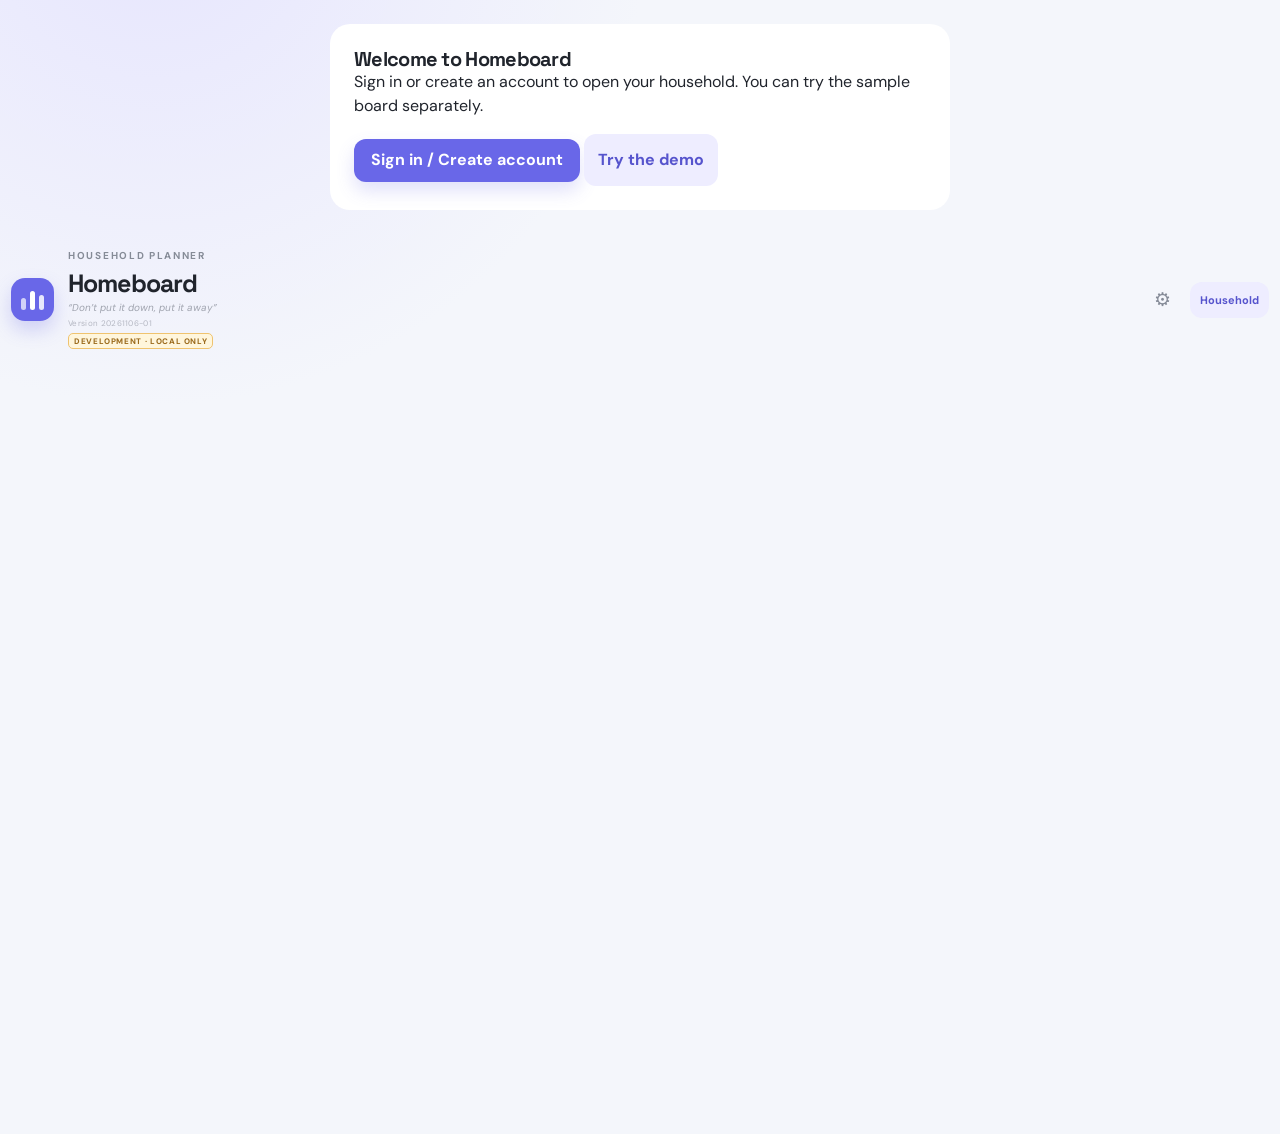
==== commit d708e0c1: "Add weekly turn starter and hide reminders without dates" ====
--- a/index.html
+++ b/index.html
@@ -7,7 +7,7 @@
     <meta name="description" content="A calm household planner for the wall tablet." />
     <link rel="manifest" href="manifest.webmanifest" />
     <link rel="apple-touch-icon" href="assets/homeboard-icon-180.png" />
-    <link rel="stylesheet" href="styles.css?v=20261102-02" />
+    <link rel="stylesheet" href="styles.css?v=20261106-01" />
     <title>Homeboard · Household planner</title>
   </head>
   <body>
@@ -23,7 +23,7 @@
             <p class="eyebrow">HOUSEHOLD PLANNER</p>
             <h1>Homeboard</h1>
             <p class="cleaning-motto">“Don’t put it down, put it away”</p>
-            <p class="app-version">Version 20261102-02</p>
+            <p class="app-version">Version 20261106-01</p>
             <span class="environment-badge" id="environmentBadge" hidden>DEVELOPMENT · LOCAL ONLY</span>
           </div>
         </div>
@@ -184,15 +184,23 @@
         </select>
 
         <label class="any-day-toggle"><input id="taskRotate" type="checkbox" /> Take turns between household members</label>
+        <div id="taskRotationFields" hidden>
+          <label class="field-label" for="taskRotationStarter">Who starts?</label>
+          <select class="large-input" id="taskRotationStarter"></select>
+          <p class="field-hint">The selected person starts in the start week. The task repeats every week and moves to the next person each Monday.</p>
+        </div>
         <label class="field-label" for="taskCompletedOn">Last completed on <span class="optional">optional · sets the next due date</span></label>
         <input id="taskCompletedOn" class="large-input" type="date" />
         <label class="any-day-toggle"><input id="notifyHousehold" type="checkbox" /> Email the other members about this change</label>
         <p class="field-hint">Shares the title and the old and new values of changed dates, times, assignment and repeat settings with the other verified household members. Notes and descriptions are not emailed. Sent when you save changes.</p>
+        <div id="taskReminderFields">
         <label class="field-label" for="taskReminder">Email reminder <span class="optional">when notifications are connected</span></label>
         <select class="large-input" id="taskReminder" name="reminder">
           <option value="day-before">The day before</option>
           <option value="none">No email reminder</option>
         </select>
+        </div>
+        <p class="field-hint" id="taskReminderHint" hidden>Choose a fixed date to set an email reminder.</p>
 
         <div class="dialog-actions">
           <button class="danger-button" id="deleteEventButton" type="button" hidden>Delete event</button>
@@ -508,9 +516,9 @@
     </dialog>
 
     <div class="toast" id="toast" role="status" aria-live="polite"></div>
-    <script src="recurrence.js?v=20261102-02" defer></script>
-    <script src="planner-features.js?v=20261102-02" defer></script>
-    <script src="customer.js?v=20261102-02" defer></script>
-    <script src="app.js?v=20261102-02" defer></script>
+    <script src="recurrence.js?v=20261106-01" defer></script>
+    <script src="planner-features.js?v=20261106-01" defer></script>
+    <script src="customer.js?v=20261106-01" defer></script>
+    <script src="app.js?v=20261106-01" defer></script>
   </body>
 </html>
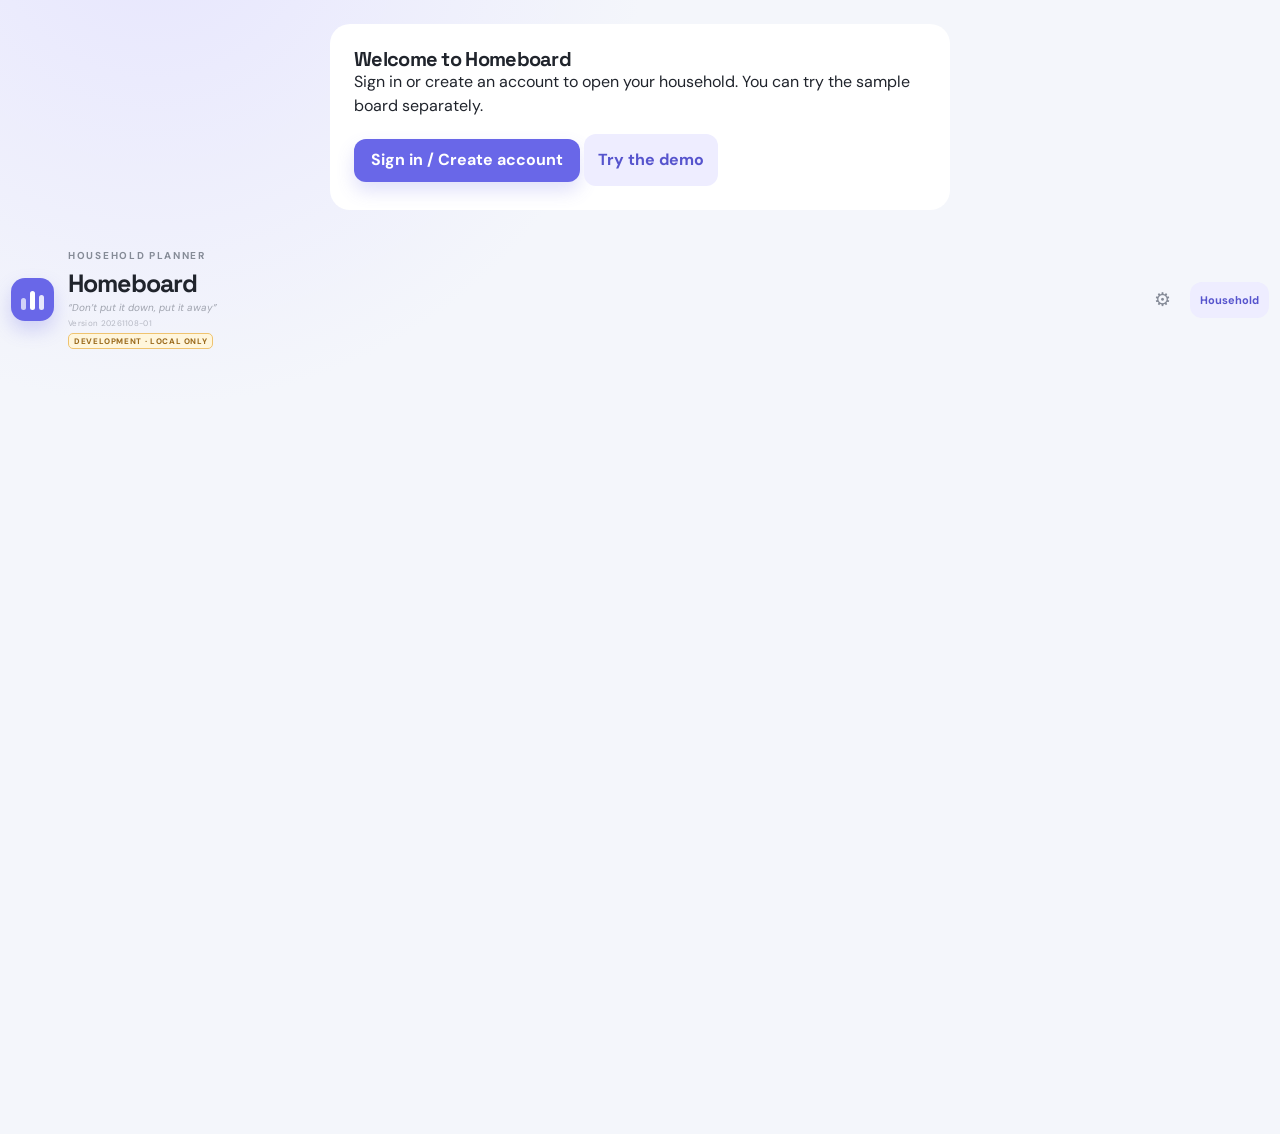
==== commit 2f5b5d87: "Use the viewed week for flexible task rotation labels" ====
--- a/index.html
+++ b/index.html
@@ -7,7 +7,7 @@
     <meta name="description" content="A calm household planner for the wall tablet." />
     <link rel="manifest" href="manifest.webmanifest" />
     <link rel="apple-touch-icon" href="assets/homeboard-icon-180.png" />
-    <link rel="stylesheet" href="styles.css?v=20261106-01" />
+    <link rel="stylesheet" href="styles.css?v=20261108-01" />
     <title>Homeboard · Household planner</title>
   </head>
   <body>
@@ -23,7 +23,7 @@
             <p class="eyebrow">HOUSEHOLD PLANNER</p>
             <h1>Homeboard</h1>
             <p class="cleaning-motto">“Don’t put it down, put it away”</p>
-            <p class="app-version">Version 20261106-01</p>
+            <p class="app-version">Version 20261108-01</p>
             <span class="environment-badge" id="environmentBadge" hidden>DEVELOPMENT · LOCAL ONLY</span>
           </div>
         </div>
@@ -516,9 +516,9 @@
     </dialog>
 
     <div class="toast" id="toast" role="status" aria-live="polite"></div>
-    <script src="recurrence.js?v=20261106-01" defer></script>
-    <script src="planner-features.js?v=20261106-01" defer></script>
-    <script src="customer.js?v=20261106-01" defer></script>
-    <script src="app.js?v=20261106-01" defer></script>
+    <script src="recurrence.js?v=20261108-01" defer></script>
+    <script src="planner-features.js?v=20261108-01" defer></script>
+    <script src="customer.js?v=20261108-01" defer></script>
+    <script src="app.js?v=20261108-01" defer></script>
   </body>
 </html>
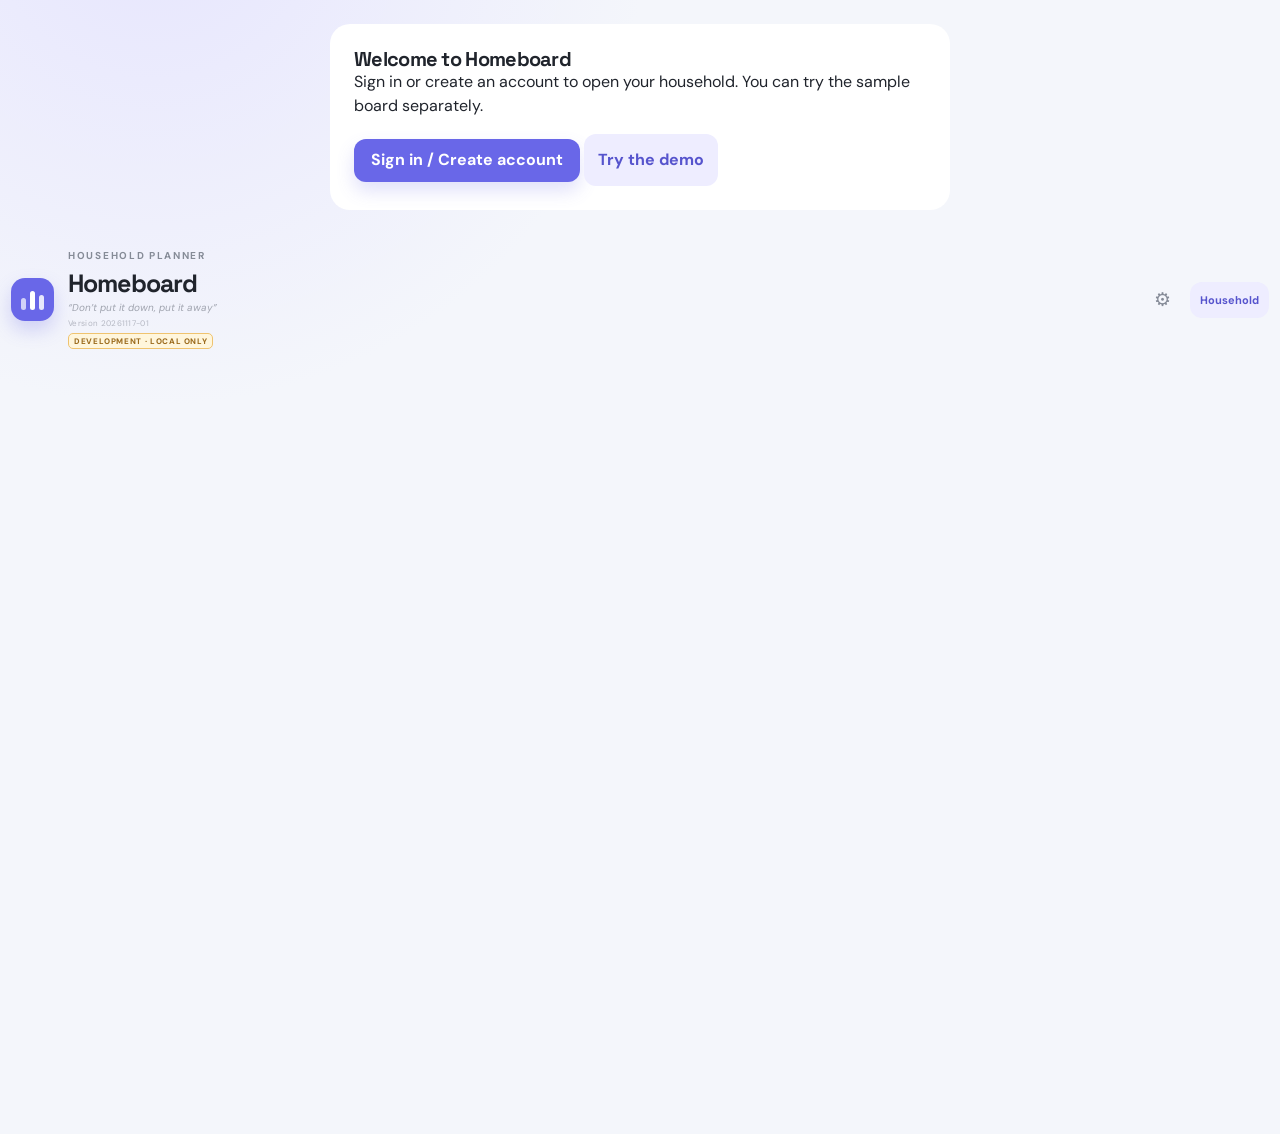
==== commit d9d32fda: "Reconcile missed weeks with completions and add signup operator notifications" ====
--- a/index.html
+++ b/index.html
@@ -7,7 +7,7 @@
     <meta name="description" content="A calm household planner for the wall tablet." />
     <link rel="manifest" href="manifest.webmanifest" />
     <link rel="apple-touch-icon" href="assets/homeboard-icon-180.png" />
-    <link rel="stylesheet" href="styles.css?v=20261108-01" />
+    <link rel="stylesheet" href="styles.css?v=20261117-01" />
     <title>Homeboard · Household planner</title>
   </head>
   <body>
@@ -23,7 +23,7 @@
             <p class="eyebrow">HOUSEHOLD PLANNER</p>
             <h1>Homeboard</h1>
             <p class="cleaning-motto">“Don’t put it down, put it away”</p>
-            <p class="app-version">Version 20261108-01</p>
+            <p class="app-version">Version 20261117-01</p>
             <span class="environment-badge" id="environmentBadge" hidden>DEVELOPMENT · LOCAL ONLY</span>
           </div>
         </div>
@@ -516,9 +516,9 @@
     </dialog>
 
     <div class="toast" id="toast" role="status" aria-live="polite"></div>
-    <script src="recurrence.js?v=20261108-01" defer></script>
-    <script src="planner-features.js?v=20261108-01" defer></script>
-    <script src="customer.js?v=20261108-01" defer></script>
-    <script src="app.js?v=20261108-01" defer></script>
+    <script src="recurrence.js?v=20261117-01" defer></script>
+    <script src="planner-features.js?v=20261117-01" defer></script>
+    <script src="customer.js?v=20261117-01" defer></script>
+    <script src="app.js?v=20261117-01" defer></script>
   </body>
 </html>
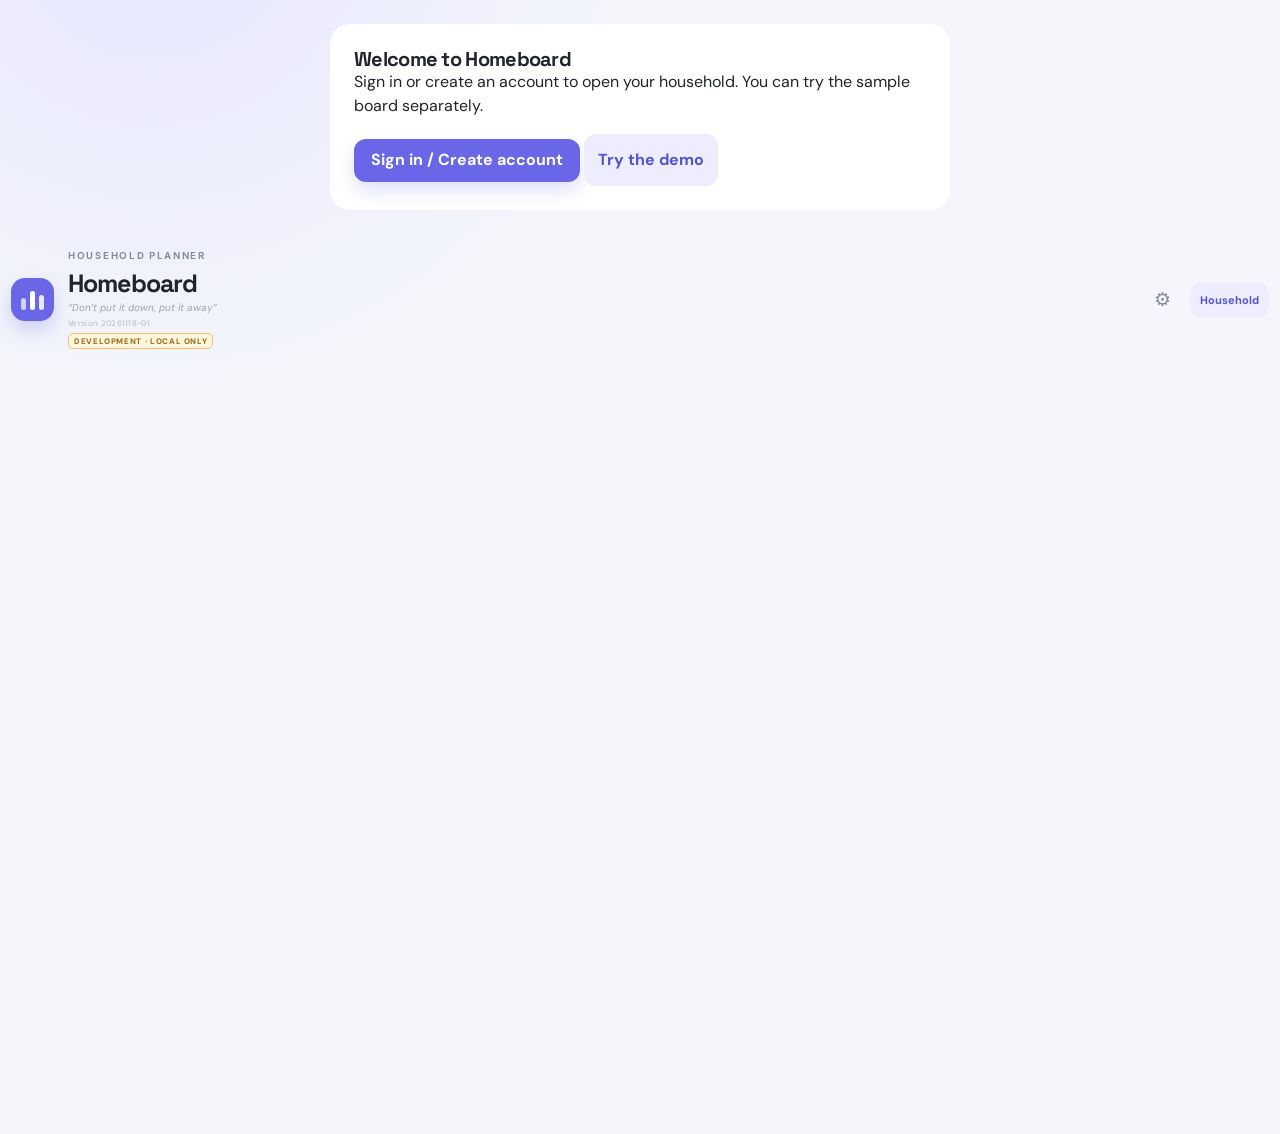
==== commit 6f2c4b86: "Deduplicate missed task records per calendar week" ====
--- a/index.html
+++ b/index.html
@@ -7,7 +7,7 @@
     <meta name="description" content="A calm household planner for the wall tablet." />
     <link rel="manifest" href="manifest.webmanifest" />
     <link rel="apple-touch-icon" href="assets/homeboard-icon-180.png" />
-    <link rel="stylesheet" href="styles.css?v=20261117-01" />
+    <link rel="stylesheet" href="styles.css?v=20261118-01" />
     <title>Homeboard · Household planner</title>
   </head>
   <body>
@@ -23,7 +23,7 @@
             <p class="eyebrow">HOUSEHOLD PLANNER</p>
             <h1>Homeboard</h1>
             <p class="cleaning-motto">“Don’t put it down, put it away”</p>
-            <p class="app-version">Version 20261117-01</p>
+            <p class="app-version">Version 20261118-01</p>
             <span class="environment-badge" id="environmentBadge" hidden>DEVELOPMENT · LOCAL ONLY</span>
           </div>
         </div>
@@ -516,9 +516,9 @@
     </dialog>
 
     <div class="toast" id="toast" role="status" aria-live="polite"></div>
-    <script src="recurrence.js?v=20261117-01" defer></script>
-    <script src="planner-features.js?v=20261117-01" defer></script>
-    <script src="customer.js?v=20261117-01" defer></script>
-    <script src="app.js?v=20261117-01" defer></script>
+    <script src="recurrence.js?v=20261118-01" defer></script>
+    <script src="planner-features.js?v=20261118-01" defer></script>
+    <script src="customer.js?v=20261118-01" defer></script>
+    <script src="app.js?v=20261118-01" defer></script>
   </body>
 </html>
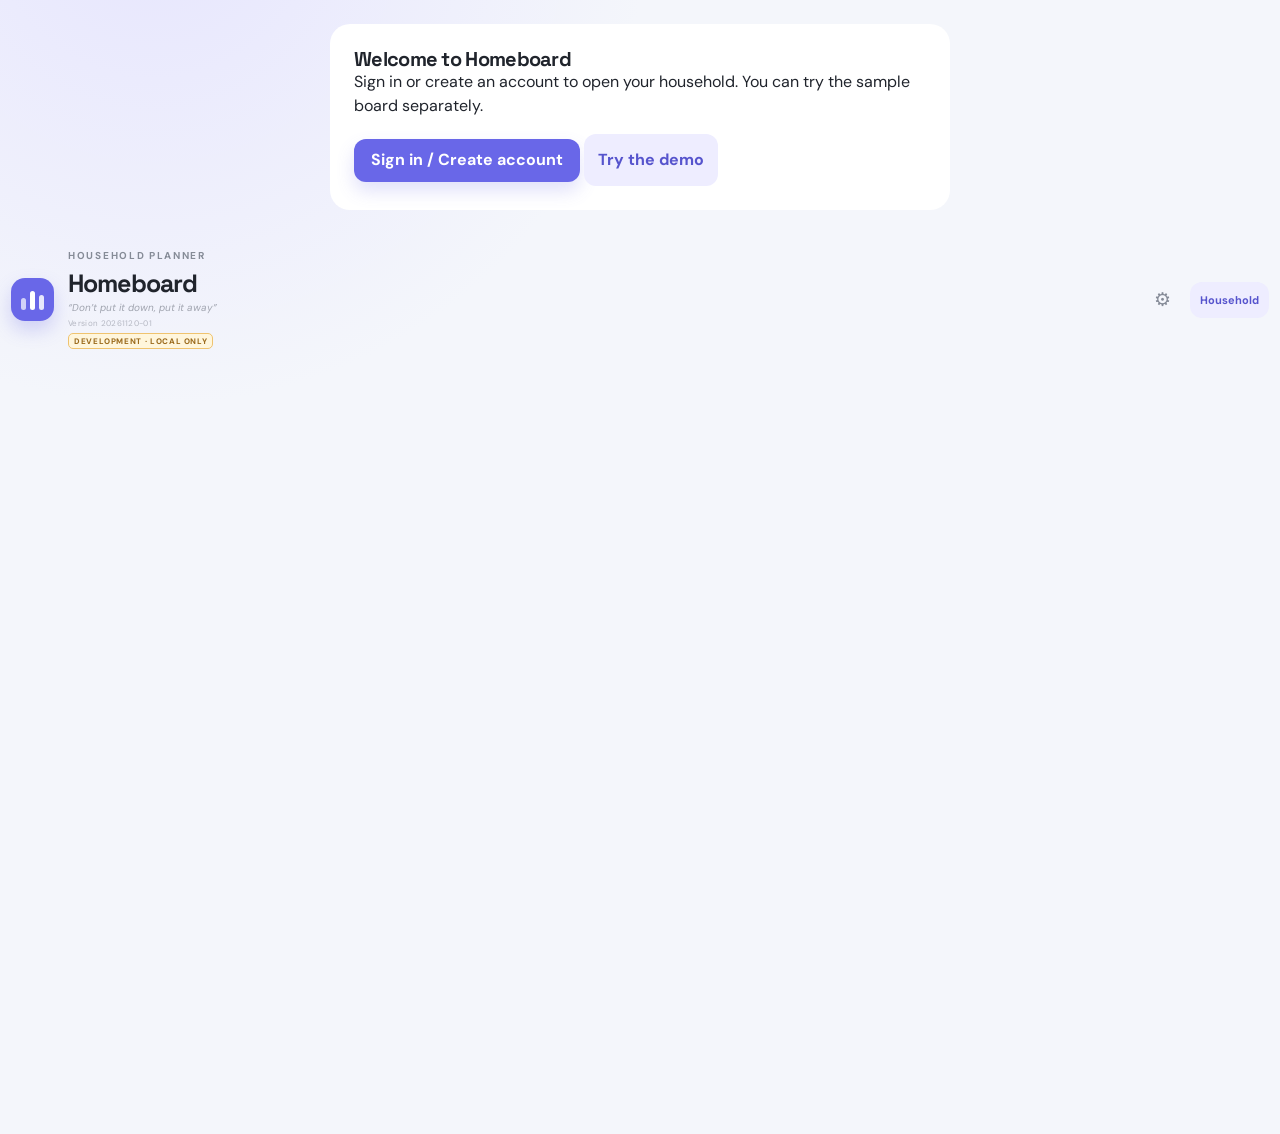
==== commit 62da78b7: "Replace personal banner with optional household photo upload" ====
--- a/index.html
+++ b/index.html
@@ -7,7 +7,7 @@
     <meta name="description" content="A calm household planner for the wall tablet." />
     <link rel="manifest" href="manifest.webmanifest" />
     <link rel="apple-touch-icon" href="assets/homeboard-icon-180.png" />
-    <link rel="stylesheet" href="styles.css?v=20261118-01" />
+    <link rel="stylesheet" href="styles.css?v=20261120-01" />
     <title>Homeboard · Household planner</title>
   </head>
   <body>
@@ -23,7 +23,7 @@
             <p class="eyebrow">HOUSEHOLD PLANNER</p>
             <h1>Homeboard</h1>
             <p class="cleaning-motto">“Don’t put it down, put it away”</p>
-            <p class="app-version">Version 20261118-01</p>
+            <p class="app-version">Version 20261120-01</p>
             <span class="environment-badge" id="environmentBadge" hidden>DEVELOPMENT · LOCAL ONLY</span>
           </div>
         </div>
@@ -51,7 +51,12 @@
               </div>
               <p class="muted" id="weekRange"></p>
             </div>
-            <img class="week-banner" src="assets/homeboard-banner.png" alt="" aria-hidden="true" />
+            <div class="household-photo-control">
+              <button id="chooseHouseholdPhoto" type="button" class="household-photo-button" aria-label="Add household photo" aria-describedby="householdPhotoHint"><span id="householdPhotoPlus">+</span><img id="householdPhoto" alt="Household photo" hidden /></button>
+              <span id="householdPhotoHint" class="field-hint">Add your own photo · ideally 11:1 (width:height)</span>
+              <button id="removeHouseholdPhoto" type="button" class="subtle-button" hidden>Remove photo</button>
+              <input id="householdPhotoFile" type="file" accept="image/jpeg,image/png,image/webp" hidden />
+            </div>
             <button class="text-button" id="todayButton" type="button">Jump to today</button>
           </div>
 
@@ -516,9 +521,9 @@
     </dialog>
 
     <div class="toast" id="toast" role="status" aria-live="polite"></div>
-    <script src="recurrence.js?v=20261118-01" defer></script>
-    <script src="planner-features.js?v=20261118-01" defer></script>
-    <script src="customer.js?v=20261118-01" defer></script>
-    <script src="app.js?v=20261118-01" defer></script>
+    <script src="recurrence.js?v=20261120-01" defer></script>
+    <script src="planner-features.js?v=20261120-01" defer></script>
+    <script src="customer.js?v=20261120-01" defer></script>
+    <script src="app.js?v=20261120-01" defer></script>
   </body>
 </html>
--- a/styles.css
+++ b/styles.css
@@ -678,3 +678,11 @@
 .missed-task { display: inline-flex; align-items: center; gap: 7px; max-width: 100%; color: #545968; border: 1px solid #eee6e8; background: #fff; padding: 5px 8px; border-radius: 9px; font-size: 11px; overflow-wrap: anywhere; }
 .missed-badge { color: #a82738; background: #fff1f2; border-radius: 5px; padding: 2px 5px; font-size: 10px; flex-shrink: 0; }
 @media (max-width: 520px) { .history-columns { grid-template-columns: minmax(0,1fr); } }
+
+.household-photo-control { flex: 1 1 280px; min-width: 0; max-width: 550px; display: flex; flex-direction: column; align-items: center; gap: 4px; }
+.household-photo-button { border: 1px dashed var(--violet); color: var(--violet); background: transparent; border-radius: 10px; min-width: 44px; min-height: 44px; font-size: 25px; cursor: pointer; padding: 0; overflow: hidden; }
+.household-photo-button.has-photo { width: 100%; border: 0; min-height: 0; background: transparent; }
+.household-photo-button img { display: block; width: 100%; height: auto; }
+.household-photo-button img[hidden] { display: none; }
+.household-photo-control .field-hint { text-align: center; margin: 0; }
+.quiet-evening .household-photo-control { display: none; }
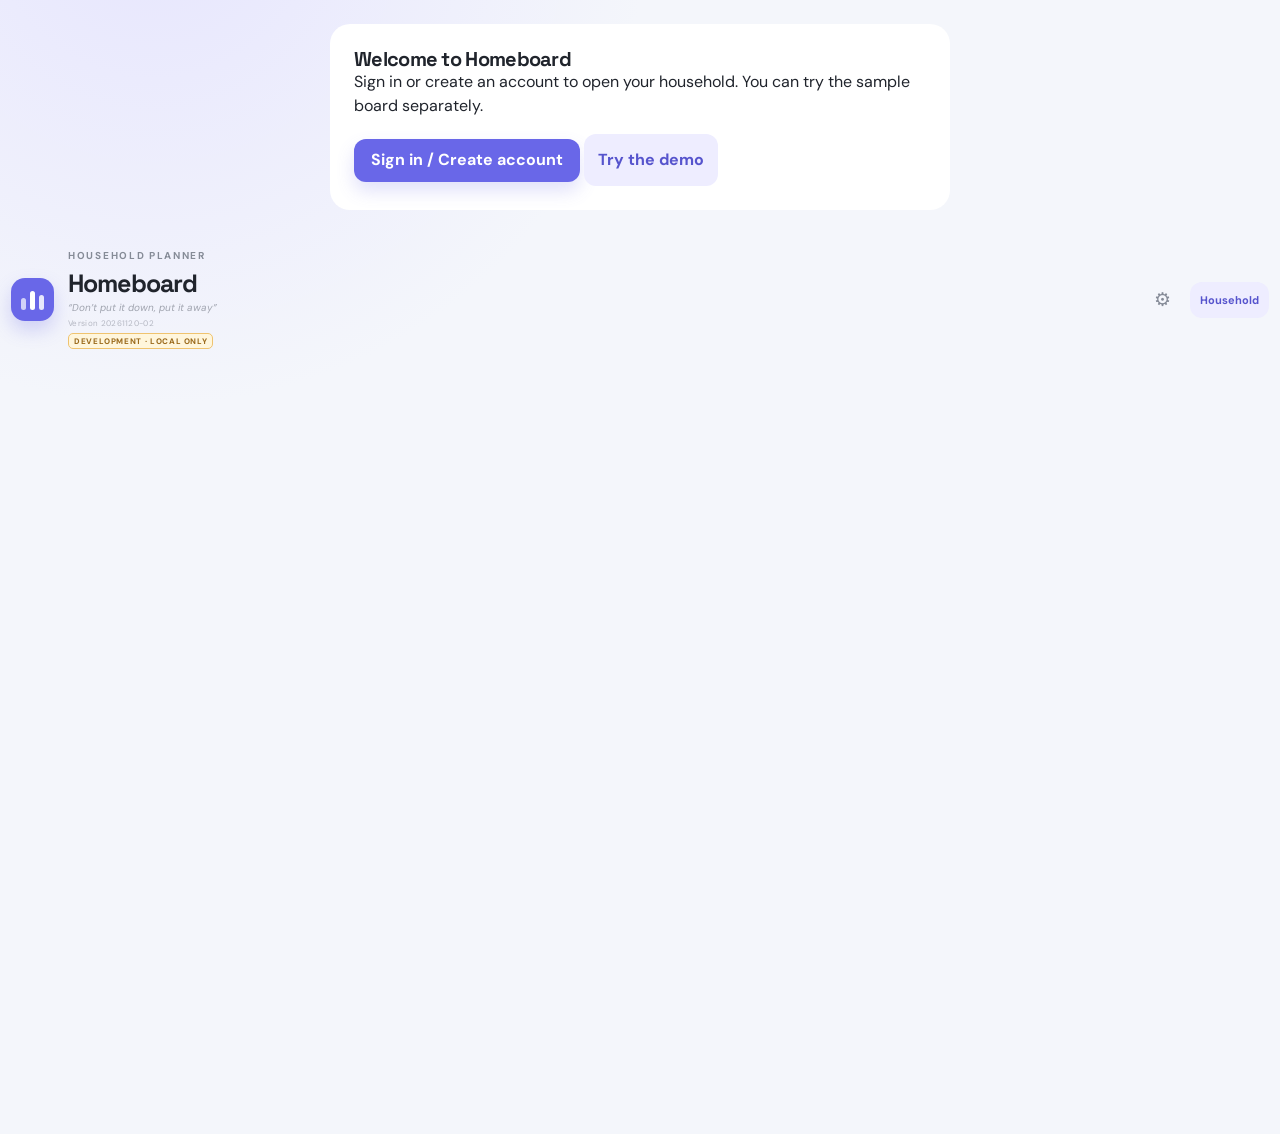
==== commit 7a47e0ae: "Preserve full household photos and maximize header space" ====
--- a/index.html
+++ b/index.html
@@ -7,7 +7,7 @@
     <meta name="description" content="A calm household planner for the wall tablet." />
     <link rel="manifest" href="manifest.webmanifest" />
     <link rel="apple-touch-icon" href="assets/homeboard-icon-180.png" />
-    <link rel="stylesheet" href="styles.css?v=20261120-01" />
+    <link rel="stylesheet" href="styles.css?v=20261120-02" />
     <title>Homeboard · Household planner</title>
   </head>
   <body>
@@ -23,7 +23,7 @@
             <p class="eyebrow">HOUSEHOLD PLANNER</p>
             <h1>Homeboard</h1>
             <p class="cleaning-motto">“Don’t put it down, put it away”</p>
-            <p class="app-version">Version 20261120-01</p>
+            <p class="app-version">Version 20261120-02</p>
             <span class="environment-badge" id="environmentBadge" hidden>DEVELOPMENT · LOCAL ONLY</span>
           </div>
         </div>
@@ -54,7 +54,7 @@
             <div class="household-photo-control">
               <button id="chooseHouseholdPhoto" type="button" class="household-photo-button" aria-label="Add household photo" aria-describedby="householdPhotoHint"><span id="householdPhotoPlus">+</span><img id="householdPhoto" alt="Household photo" hidden /></button>
               <span id="householdPhotoHint" class="field-hint">Add your own photo · ideally 11:1 (width:height)</span>
-              <button id="removeHouseholdPhoto" type="button" class="subtle-button" hidden>Remove photo</button>
+
               <input id="householdPhotoFile" type="file" accept="image/jpeg,image/png,image/webp" hidden />
             </div>
             <button class="text-button" id="todayButton" type="button">Jump to today</button>
@@ -294,6 +294,7 @@
           <label class="secondary-button file-button" for="importInput">Restore backup<input id="importInput" type="file" accept="application/json" /></label>
         </div>
         <div id="customerSettings"></div>
+        <button id="removeHouseholdPhoto" type="button" class="subtle-button" hidden>Remove household photo</button>
         <div class="sync-section">
           <p class="eyebrow">HOMEBOARD ACCOUNT</p>
           <p class="sync-copy" id="syncCopy">Use the same Homeboard login on both devices. The first time you open Homeboard from the iPad Home Screen, sign in there once as well; Homeboard remembers the connection on this device. Your laptop does not need to stay on.</p>
@@ -521,9 +522,9 @@
     </dialog>
 
     <div class="toast" id="toast" role="status" aria-live="polite"></div>
-    <script src="recurrence.js?v=20261120-01" defer></script>
-    <script src="planner-features.js?v=20261120-01" defer></script>
-    <script src="customer.js?v=20261120-01" defer></script>
-    <script src="app.js?v=20261120-01" defer></script>
+    <script src="recurrence.js?v=20261120-02" defer></script>
+    <script src="planner-features.js?v=20261120-02" defer></script>
+    <script src="customer.js?v=20261120-02" defer></script>
+    <script src="app.js?v=20261120-02" defer></script>
   </body>
 </html>
--- a/styles.css
+++ b/styles.css
@@ -679,10 +679,10 @@
 .missed-badge { color: #a82738; background: #fff1f2; border-radius: 5px; padding: 2px 5px; font-size: 10px; flex-shrink: 0; }
 @media (max-width: 520px) { .history-columns { grid-template-columns: minmax(0,1fr); } }
 
-.household-photo-control { flex: 1 1 280px; min-width: 0; max-width: 550px; display: flex; flex-direction: column; align-items: center; gap: 4px; }
+.household-photo-control { flex: 1 1 0; min-width: 0; align-self: stretch; display: flex; flex-direction: column; align-items: center; gap: 4px; }
 .household-photo-button { border: 1px dashed var(--violet); color: var(--violet); background: transparent; border-radius: 10px; min-width: 44px; min-height: 44px; font-size: 25px; cursor: pointer; padding: 0; overflow: hidden; }
-.household-photo-button.has-photo { width: 100%; border: 0; min-height: 0; background: transparent; }
-.household-photo-button img { display: block; width: 100%; height: auto; }
+.household-photo-button.has-photo { width: 100%; height: 100%; border: 0; min-height: 0; background: transparent; border-radius: 0; }
+.household-photo-button img { display: block; width: 100%; height: 90px; object-fit: contain; }
 .household-photo-button img[hidden] { display: none; }
 .household-photo-control .field-hint { text-align: center; margin: 0; }
 .quiet-evening .household-photo-control { display: none; }
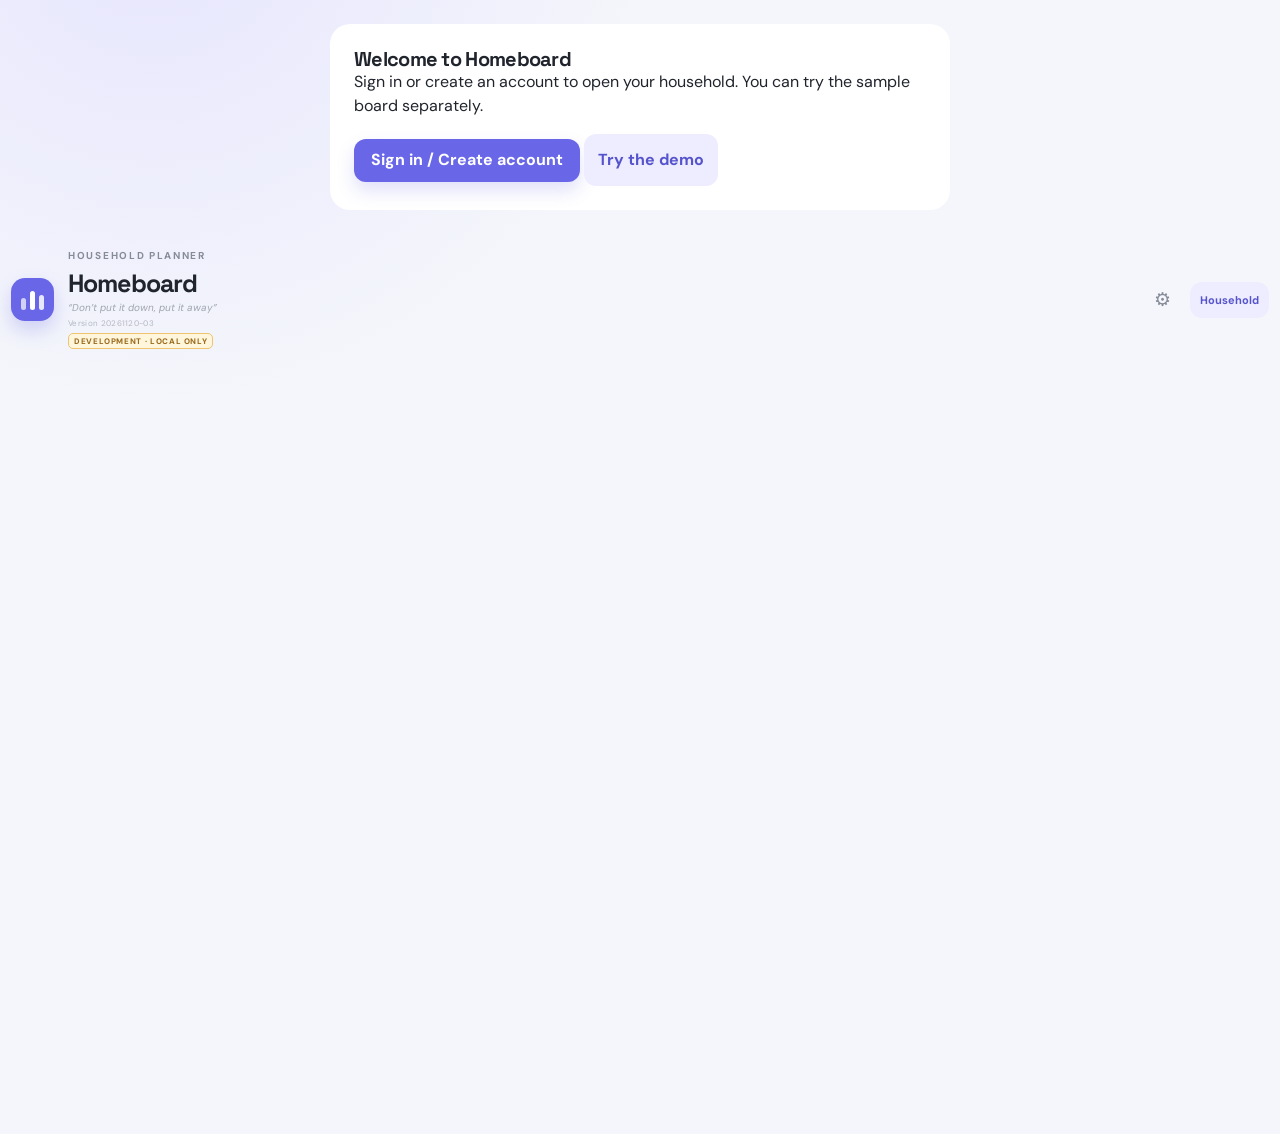
==== commit 968aa5c2: "Display photo content prominently without blank margins" ====
--- a/index.html
+++ b/index.html
@@ -7,7 +7,7 @@
     <meta name="description" content="A calm household planner for the wall tablet." />
     <link rel="manifest" href="manifest.webmanifest" />
     <link rel="apple-touch-icon" href="assets/homeboard-icon-180.png" />
-    <link rel="stylesheet" href="styles.css?v=20261120-02" />
+    <link rel="stylesheet" href="styles.css?v=20261120-03" />
     <title>Homeboard · Household planner</title>
   </head>
   <body>
@@ -23,7 +23,7 @@
             <p class="eyebrow">HOUSEHOLD PLANNER</p>
             <h1>Homeboard</h1>
             <p class="cleaning-motto">“Don’t put it down, put it away”</p>
-            <p class="app-version">Version 20261120-02</p>
+            <p class="app-version">Version 20261120-03</p>
             <span class="environment-badge" id="environmentBadge" hidden>DEVELOPMENT · LOCAL ONLY</span>
           </div>
         </div>
@@ -522,9 +522,9 @@
     </dialog>
 
     <div class="toast" id="toast" role="status" aria-live="polite"></div>
-    <script src="recurrence.js?v=20261120-02" defer></script>
-    <script src="planner-features.js?v=20261120-02" defer></script>
-    <script src="customer.js?v=20261120-02" defer></script>
-    <script src="app.js?v=20261120-02" defer></script>
+    <script src="recurrence.js?v=20261120-03" defer></script>
+    <script src="planner-features.js?v=20261120-03" defer></script>
+    <script src="customer.js?v=20261120-03" defer></script>
+    <script src="app.js?v=20261120-03" defer></script>
   </body>
 </html>
--- a/styles.css
+++ b/styles.css
@@ -682,7 +682,9 @@
 .household-photo-control { flex: 1 1 0; min-width: 0; align-self: stretch; display: flex; flex-direction: column; align-items: center; gap: 4px; }
 .household-photo-button { border: 1px dashed var(--violet); color: var(--violet); background: transparent; border-radius: 10px; min-width: 44px; min-height: 44px; font-size: 25px; cursor: pointer; padding: 0; overflow: hidden; }
 .household-photo-button.has-photo { width: 100%; height: 100%; border: 0; min-height: 0; background: transparent; border-radius: 0; }
-.household-photo-button img { display: block; width: 100%; height: 90px; object-fit: contain; }
+.household-photo-button img { display: block; width: 100%; height: 180px; object-fit: contain; }
 .household-photo-button img[hidden] { display: none; }
 .household-photo-control .field-hint { text-align: center; margin: 0; }
 .quiet-evening .household-photo-control { display: none; }
+
+@media (max-width: 600px) { .household-photo-button img { height: 110px; } }
